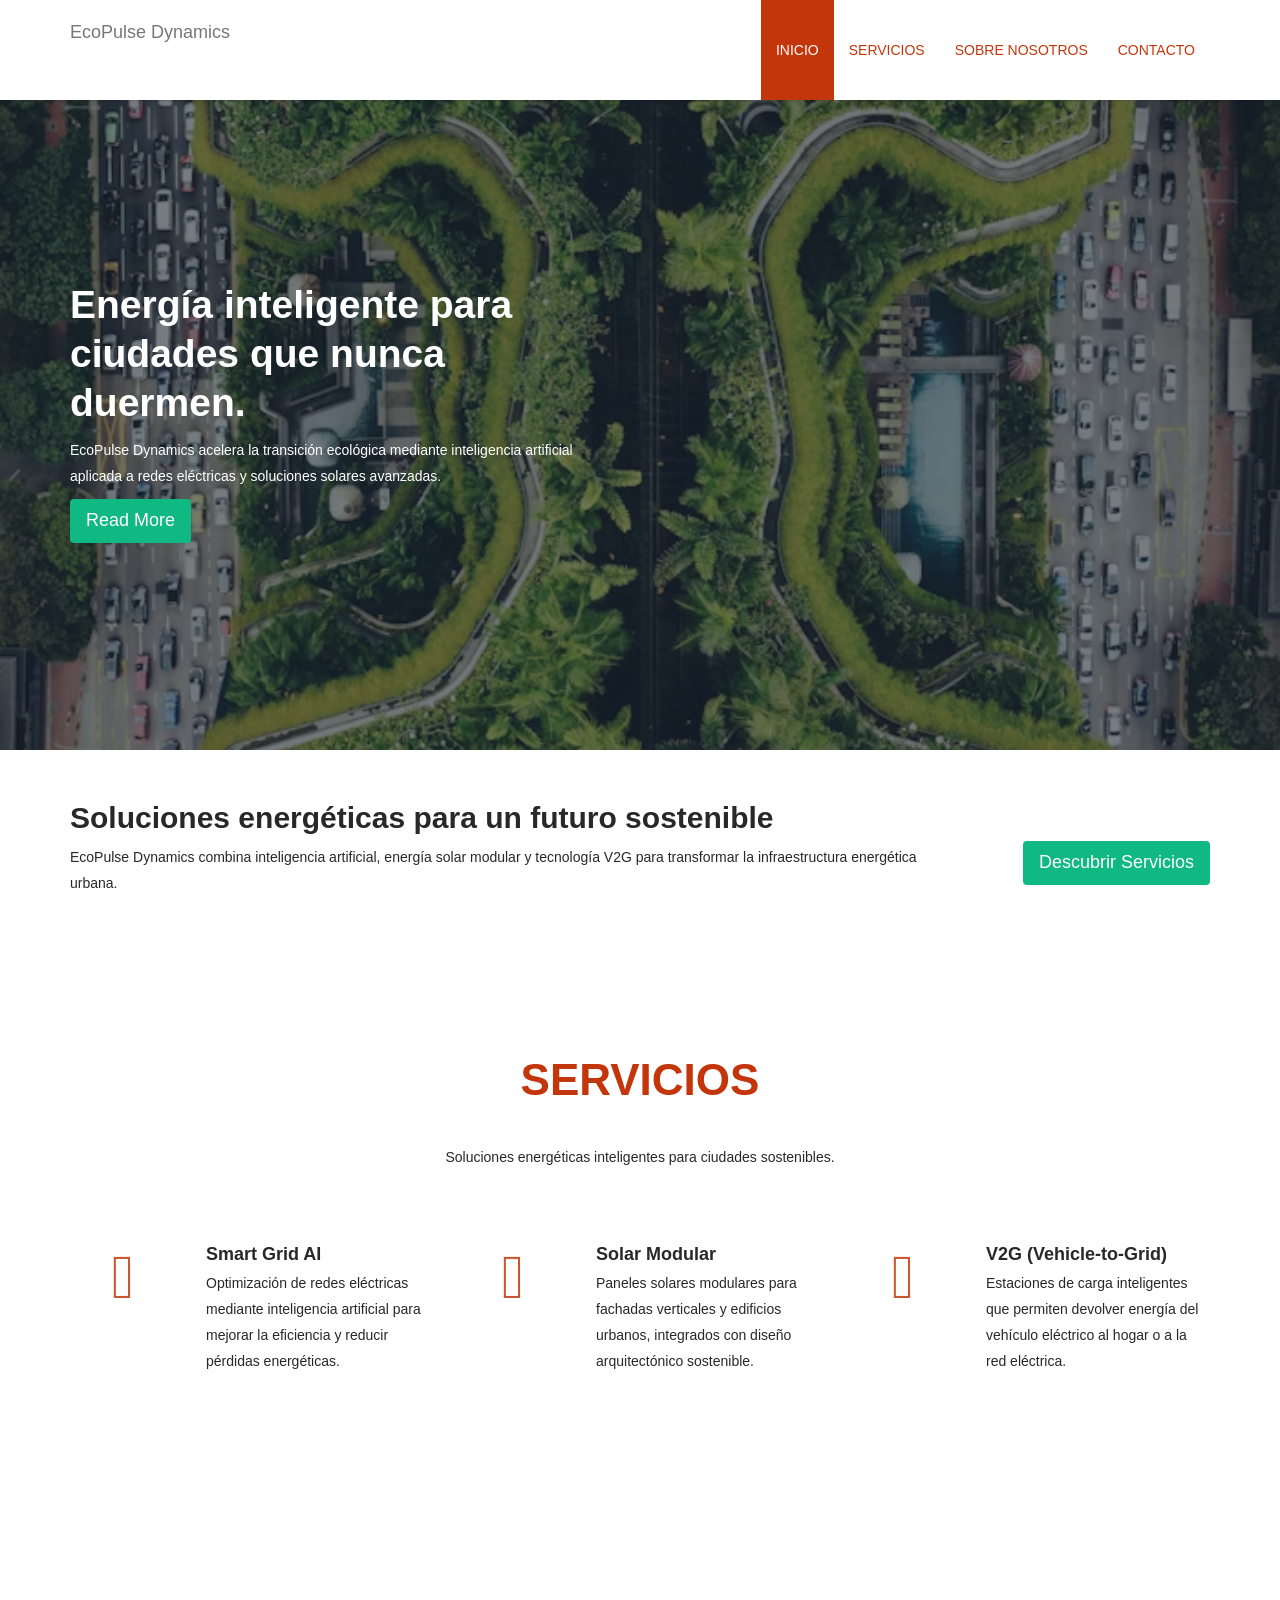
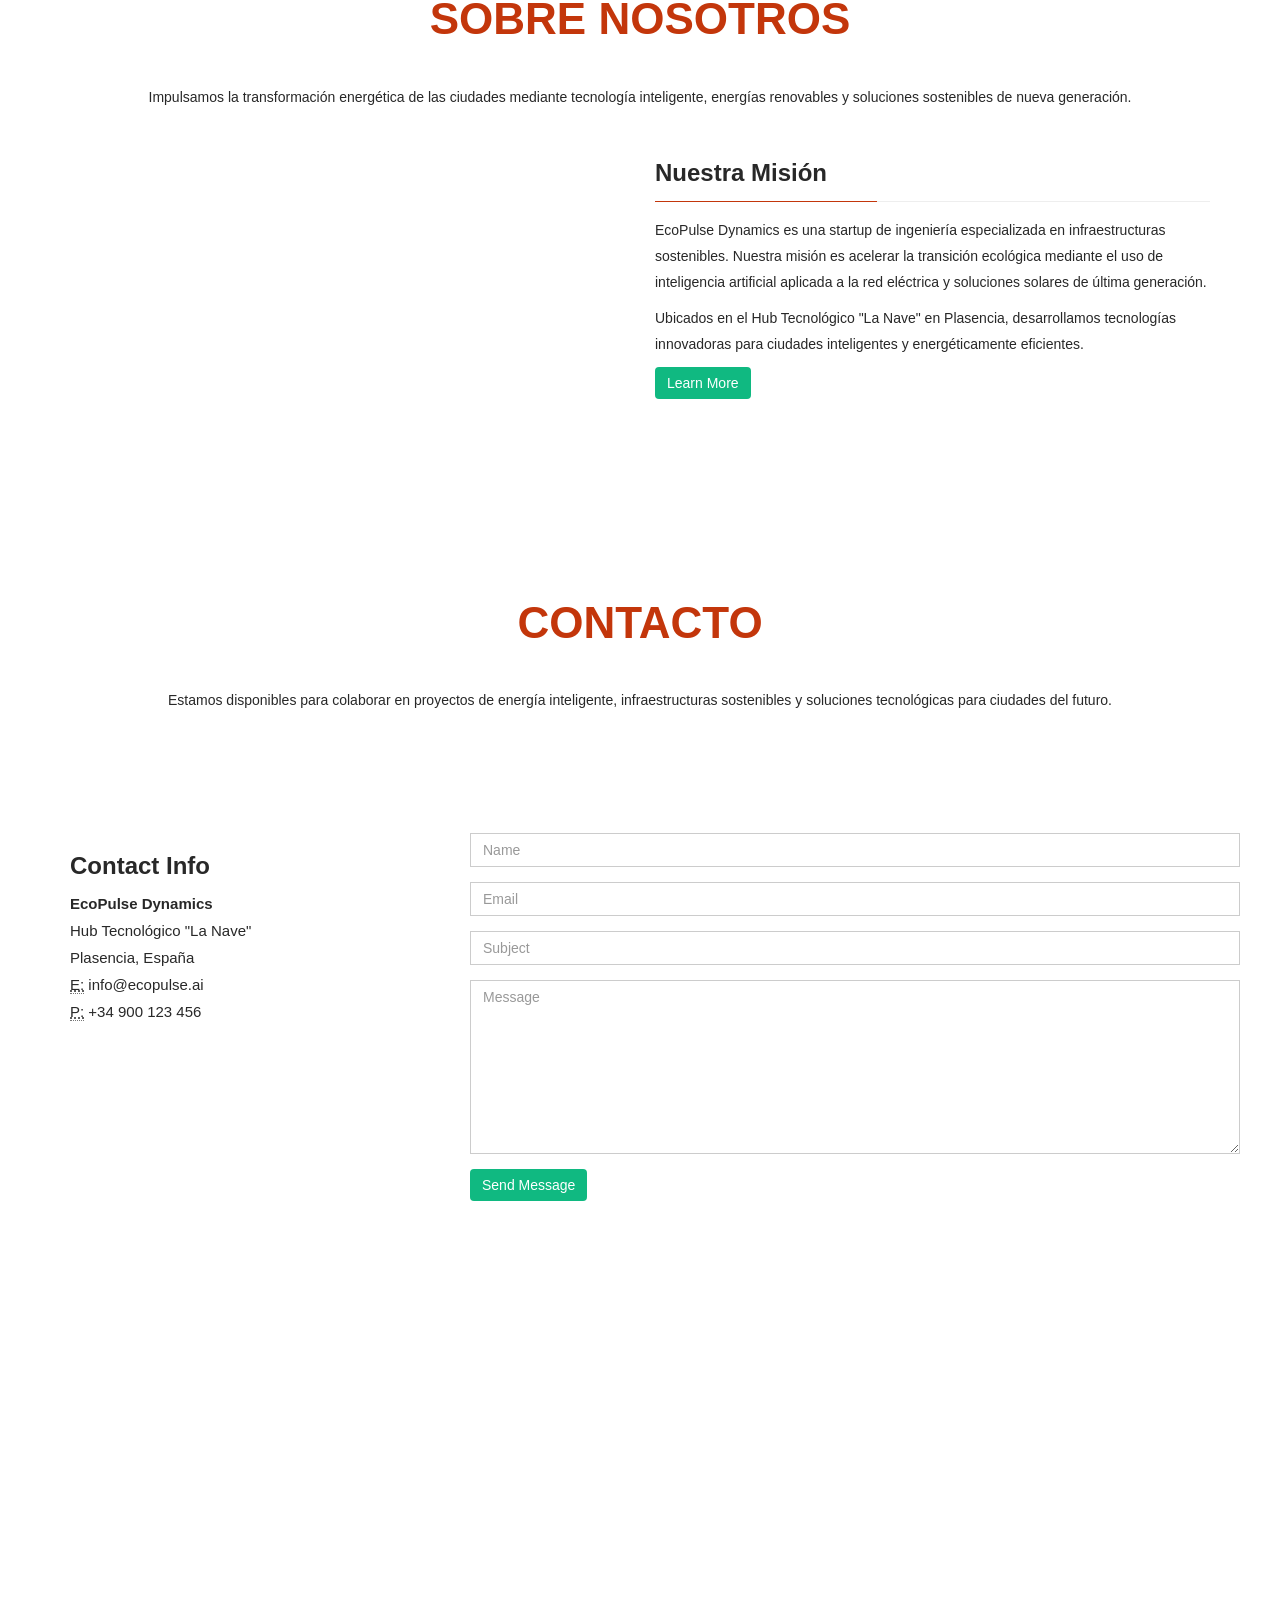
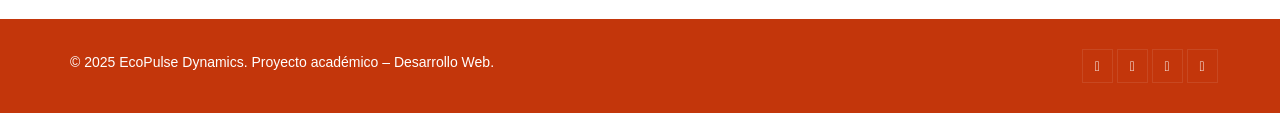
==== index.html @ 72f37cf0 "first commit" ====
<!DOCTYPE html>
<html lang="en">
<head>
    <meta charset="utf-8">
    <meta name="viewport" content="width=device-width, initial-scale=1.0">
    <meta name="author" content="webthemez">
    <title>EcoPulse Dynamics | Energía inteligente</title>
    <meta name="description" content="EcoPulse Dynamics acelera la transición ecológica con IA, smart grids y soluciones solares modulares y V2G.">
	<!-- core CSS -->
    <link rel="preconnect" href="https://fonts.googleapis.com">
    <link rel="preconnect" href="https://fonts.gstatic.com" crossorigin>
    <link href="https://fonts.googleapis.com/css2?family=Montserrat:wght@700&family=Inter:wght@400&display=swap" rel="stylesheet">
    <link href="assets/css/bootstrap.min.css" rel="stylesheet">
    <link href="assets/css/font-awesome.min.css" rel="stylesheet">
    <link href="assets/css/animate.min.css" rel="stylesheet">
    <link href="assets/css/prettyPhoto.css" rel="stylesheet">
    <link href="assets/css/styles.css" rel="stylesheet"> 
    <!--[if lt IE 9]>
    <script src="js/html5shiv.js"></script>
    <script src="js/respond.min.js"></script>
    <![endif]-->       
    <link rel="shortcut icon" href="assets/img/ico/favicon.ico"> 
</head> 

<body id="home">

    <header id="header">
        <nav id="main-nav" class="navbar navbar-default navbar-fixed-top" role="banner">
            <div class="container">
                <div class="navbar-header">
                    <button type="button" class="navbar-toggle" data-toggle="collapse" data-target=".navbar-collapse">
                        <span class="sr-only">Toggle navigation</span>
                        <span class="icon-bar"></span>
                        <span class="icon-bar"></span>
                        <span class="icon-bar"></span>
                    </button>
                    <a class="navbar-brand" href="index.html">
                    EcoPulse Dynamics
                    </a>
                </div>
				
                <div class="collapse navbar-collapse navbar-right">
                    <ul class="nav navbar-nav">
                        <li class="scroll active"><a href="#home">Inicio</a></li>
                        <li class="scroll"><a href="#services">Servicios</a></li>
                        <li class="scroll"><a href="#about">Sobre Nosotros</a></li>
                        <li class="scroll"><a href="#contact-us">Contacto</a></li>                        
                    </ul>
                </div>
            </div><!--/.container-->
        </nav><!--/nav-->
    </header><!--/header-->

    <section id="hero-banner">
             <div class="banner-inner">
                    <div class="container">
                        <div class="row">
                            <div class="col-sm-6">
                                 
                                    <h2>Energía inteligente para ciudades que nunca duermen.</h2>
                                    <p>EcoPulse Dynamics acelera la transición ecológica mediante inteligencia artificial aplicada a redes eléctricas y soluciones solares avanzadas.</p>
                                    <a class="btn btn-primary btn-lg" href="#">Read More</a>
                                
                            </div>
                        </div>
                    </div>
                </div>
    </section><!--/#main-slider-->

    <section id="hero-text" class="wow fadeIn">
        <div class="container">
            <div class="row">
                <div class="col-sm-9">
                    <h2>Soluciones energéticas para un futuro sostenible</h2>
                    <p>EcoPulse Dynamics combina inteligencia artificial, energía solar modular y tecnología V2G para transformar la infraestructura energética urbana.</p>
                </div>
                <div class="col-sm-3 text-right">
                    <a class="btn btn-primary btn-lg" href="#services">Descubrir Servicios</a>
                </div>
            </div>
        </div>
    </section><!--/#hero-text-->

    <section id="services" >
        <div class="container">

            <div class="section-header">
                <h2 class="section-title text-center wow fadeInDown">Servicios</h2>
                <p class="text-center wow fadeInDown">Soluciones energéticas inteligentes para ciudades sostenibles.</p>
            </div>

            <div class="row">
                <div class="features">
                    <div class="col-md-4 col-sm-6 wow fadeInUp" data-wow-duration="300ms" data-wow-delay="0ms">
                        <div class="media service-box">
                            <div class="pull-left">
                                <i class="fa fa-bolt"></i>
                            </div>
                            <div class="media-body">
                                <h4 class="media-heading">Smart Grid AI</h4>
                                <p>Optimización de redes eléctricas mediante inteligencia artificial para mejorar la eficiencia y reducir pérdidas energéticas.</p>
                            </div>
                        </div>
                    </div><!--/.col-md-4-->

                    <div class="col-md-4 col-sm-6 wow fadeInUp" data-wow-duration="300ms" data-wow-delay="100ms">
                        <div class="media service-box">
                            <div class="pull-left">
                                <i class="fa fa-sun-o"></i>
                            </div>
                            <div class="media-body">
                                <h4 class="media-heading">Solar Modular</h4>
                                <p>Paneles solares modulares para fachadas verticales y edificios urbanos, integrados con diseño arquitectónico sostenible.</p>
                            </div>
                        </div>
                    </div><!--/.col-md-4-->

                    <div class="col-md-4 col-sm-6 wow fadeInUp" data-wow-duration="300ms" data-wow-delay="200ms">
                        <div class="media service-box">
                            <div class="pull-left">
                                <i class="fa fa-plug"></i>
                            </div>
                            <div class="media-body">
                                <h4 class="media-heading">V2G (Vehicle-to-Grid)</h4>
                                <p>Estaciones de carga inteligentes que permiten devolver energía del vehículo eléctrico al hogar o a la red eléctrica.</p>
                            </div>
                        </div>
                </div>
            </div><!--/.row-->    
        </div><!--/.container-->
    </section><!--/#services-->
    <section id="about">
        <div class="container">

            <div class="section-header">
                <h2 class="section-title text-center wow fadeInDown">Sobre Nosotros</h2>
                <p class="text-center wow fadeInDown">
                Impulsamos la transformación energética de las ciudades mediante tecnología inteligente, energías renovables y soluciones sostenibles de nueva generación.
                </p>
            </div>

            <div class="row">
                <div class="col-sm-6 wow fadeInLeft">
                  <img class="img-responsive" src="assets/img/about.png" alt="">
                </div>

                <div class="col-sm-6 wow fadeInRight">
                    <h3 class="column-title">Nuestra Misión</h3>
                    <p>EcoPulse Dynamics es una startup de ingeniería especializada en infraestructuras sostenibles. Nuestra misión es acelerar la transición ecológica mediante el uso de inteligencia artificial aplicada a la red eléctrica y soluciones solares de última generación.</p>

                    <p>Ubicados en el Hub Tecnológico "La Nave" en Plasencia, desarrollamos tecnologías innovadoras para ciudades inteligentes y energéticamente eficientes.</p>


                    <a class="btn btn-primary" href="#">Learn More</a>

                </div>
            </div>
        </div>
    </section><!--/#about-->

    <section id="contact-us">
        <div class="container">
            <div class="section-header">
                <h2 class="section-title text-center wow fadeInDown">Contacto</h2>
                <p class="text-center wow fadeInDown">
                Estamos disponibles para colaborar en proyectos de energía inteligente, infraestructuras sostenibles y soluciones tecnológicas para ciudades del futuro.
                </p>
            </div>
        </div>
    </section><!--/#contact-us-->


    <section id="contact">
        
        <div class="container">
            <div class="container contact-info">
                <div class="row">
				  <div class="col-sm-4 col-md-4">
                        <div class="contact-form">
                            <h3>Contact Info</h3>

                            <address>
                              <strong>EcoPulse Dynamics</strong><br>
                              Hub Tecnológico "La Nave"<br>
                              Plasencia, España<br>
                              <abbr title="Email">E:</abbr> info@ecopulse.ai<br>
                              <abbr title="Phone">P:</abbr> +34 900 123 456
                            </address>
					</div></div>
                    <div class="col-sm-8 col-md-8">
                        <div class="contact-form">
                       
                            <form id="main-contact-form" name="contact-form" method="post" action="#">
                                <div class="form-group">
                                    <input type="text" name="name" class="form-control" placeholder="Name" required>
                                </div>
                                <div class="form-group">
                                    <input type="email" name="email" class="form-control" placeholder="Email" required>
                                </div>
                                <div class="form-group">
                                    <input type="text" name="subject" class="form-control" placeholder="Subject" required>
                                </div>
                                <div class="form-group">
                                    <textarea name="message" class="form-control" rows="8" placeholder="Message" required></textarea>
                                </div>
                                <button type="submit" class="btn btn-primary">Send Message</button>
                            </form>
                        </div>
                    </div>
                </div>
            </div>
        </div>
        
        <iframe 
        src="https://www.google.com/maps?q=Plasencia+España&output=embed"
        width="100%" 
        height="350" 
        style="border:0;" 
        allowfullscreen="" 
        loading="lazy">
        </iframe>

   </section><!--/#bottom-->

    <footer id="footer">
        <div class="container">
            <div class="row">
                <div class="col-sm-6">
                &copy; 2025 EcoPulse Dynamics. Proyecto académico – Desarrollo Web.
                </div>
                <div class="col-sm-6">
                    <ul class="social-icons">
                    <li><a href="https://facebook.com/ecopulse"><i class="fa fa-facebook"></i></a></li>
                    <li><a href="https://twitter.com/ecopulse"><i class="fa fa-twitter"></i></a></li>
                    <li><a href="https://linkedin.com/company/ecopulse"><i class="fa fa-linkedin"></i></a></li>
                    <li><a href="https://github.com/ecopulse"><i class="fa fa-github"></i></a></li>
                    </ul>
                </div>
            </div>
        </div>
    </footer><!--/#footer-->

    <script src="assets/js/jquery.js"></script>
    <script src="assets/js/bootstrap.min.js"></script>
    <script src="assets/js/main.js"></script>
    <script src="assets/js/mousescroll.js"></script>
    <script src="assets/js/smoothscroll.js"></script>
    <script src="assets/js/jquery.prettyPhoto.js"></script>
    <script src="assets/js/jquery.isotope.min.js"></script>
    <script src="assets/js/jquery.inview.min.js"></script>
    <script src="assets/js/wow.min.js"></script>
    <!-- <script src="assets/js/custom-scripts.js"></script> -->
</body>
</html>
---- assets/css/styles.css ----
:root{
  --ep-green-primary:#10B981;
  --ep-dark-carbon:#1F2937;
  --ep-electric-blue:#3B82F6;
  --bg-light:#F9FAFB;
  --ep-text-main:#111827;
  --ep-text-muted:#6B7280;
  --ep-white:#FFFFFF;
}

/* Body */
body{
  background: var(--bg-light);
  color: var(--ep-text-main);
  font-family: Inter, Arial, sans-serif;
}

/* Titles */
h1,h2,h3,h4{
  font-family: Montserrat, Arial, sans-serif;
  font-weight:700;
}

/* Buttons */
.btn-primary{
  background: var(--ep-green-primary) !important;
  border-color: var(--ep-green-primary) !important;
  border-radius:4px !important;
}

.btn-primary:hover{
  background: var(--ep-dark-carbon) !important;
  border-color: var(--ep-dark-carbon) !important;
  transform:scale(1.05);
}
@import url(http://fonts.googleapis.com/css?family=Raleway:400,700,500);
/*
Author: webthemez.com
Author URL: http://webthemez.com
*/
/*************************
*******Typography******
**************************/
body {
  padding-top: 100px;
  background: #fff;
  font-family: 'Raleway', sans-serif;
  font-weight: 400;
  color: #282828;
  line-height: 26px;
}
h1,
h2,
h3,
h4,
h5,
h6 {
  font-weight: 600;
  font-family: 'Raleway', sans-serif;
}
a {
  color: #45aed6;
  -webkit-transition: color 400ms, background-color 400ms;
  -moz-transition: color 400ms, background-color 400ms;
  -o-transition: color 400ms, background-color 400ms;
  transition: color 400ms, background-color 400ms;
}
a:hover,
a:focus {
  text-decoration: none;
  color: #2a95be;
}
hr {
  border-top: 1px solid #e5e5e5;
  border-bottom: 1px solid #fff;
}
.gradiant {
  background-image: -moz-linear-gradient(90deg, #2caab3 0%, #2c8cb3 100%);
  background-image: -webkit-linear-gradient(90deg, #2caab3 0%, #2c8cb3 100%);
  background-image: -ms-linear-gradient(90deg, #2caab3 0%, #2c8cb3 100%);
}
.gradiant-horizontal {
  background-image: -moz-linear-gradient(4deg, #2caab3 0%, #2c8cb3 100%);
  background-image: -webkit-linear-gradient(4deg, #2caab3 0%, #2c8cb3 100%);
  background-image: -ms-linear-gradient(4deg, #2caab3 0%, #2c8cb3 100%);
}
.section-header {
  margin-bottom: 50px;
}
.section-header .section-title {
  font-size: 44px;
  color: #C3360B;
  text-transform: uppercase;
  position: relative;
  padding-bottom: 20px;
  margin: 0 0 20px;
}
.section-header .section-title:before {
  content: "";
  position: absolute;
  width: 140px;
  bottom: 0;
  left: 50%;
  margin-left: -70px;
  height: 4px;
}

.btn {
  border-width: 0;
  border-radius: 0;
}
.btn.btn-primary {
  background: #C3360B;
}
.btn.btn-primary:hover,
.btn.btn-primary:focus {
  background: #F45D2F;
}
.column-title {
  margin-top: 0;
  padding-bottom: 15px;
  border-bottom: 1px solid #eee;
  margin-bottom: 15px;
  position: relative;
}
.column-title:after {
  content: " ";
  position: absolute;
  bottom: -1px;
  left: 0;
  width: 40%;
  border-bottom: 1px solid #C3360B;
}
ul.nostyle {
  list-style: none;
  padding: 0;
  margin-bottom: 20px;
}
ul.nostyle i {
  color: #45aed6;
}
.scaleIn {
  -webkit-animation-name: scaleIn;
  animation-name: scaleIn;
}
.navbar-toggle{
border-radius: 0;
}
.navbar-default .navbar-collapse, .navbar-default .navbar-form {
border-color: #45B1DA;
}
.navbar-nav>li>a {
text-transform: uppercase;
}
@-webkit-keyframes scaleIn {
  0% {
    opacity: 0;
    -webkit-transform: scale(0);
    transform: scale(0);
  }
  100% {
    opacity: 1;
    -webkit-transform: scale(1);
    transform: scale(1);
  }
}
@keyframes scaleIn {
  0% {
    opacity: 0;
    -webkit-transform: scale(0);
    -ms-transform: scale(0);
    transform: scale(0);
  }
  100% {
    opacity: 1;
    -webkit-transform: scale(1);
    -ms-transform: scale(1);
    transform: scale(1);
  }
}
/*************************
*******Header******
**************************/
#main-nav.navbar-default {
background: #FFFFFF;
}
#main-nav.navbar-default .navbar-nav > li.active > a, #main-nav.navbar-default .navbar-nav > li.open > a, #main-nav.navbar-default .navbar-nav > li:hover > a {
background: rgb(195, 54, 11);
color: #FFFFFF;
}
.navbar.navbar-default {
  border: 0;
  border-radius: 0;
  margin-bottom: 0;
}
.navbar.navbar-default .navbar-toggle {
  margin-top: 32px;
}
.navbar.navbar-default .navbar-brand {
  height: auto;
  padding: 22px 15px 21px;
}
@media only screen and (min-width: 768px) {
  #main-nav.navbar-default {
    background: #FFFFFF;
    -webkit-box-shadow: 0 0 3px 0 rgba(0, 0, 0, 0.1);
    box-shadow: 0 0 3px 0 rgba(0, 0, 0, 0.26);
  }
  #main-nav.navbar-default .navbar-nav > li > a {
    padding-top: 40px;
    padding-bottom: 40px;
  }
  .navbar-default .navbar-nav>li>a {
	color: #C3360B;
	}
  #main-nav.navbar-default .navbar-nav > li.active > a,
  #main-nav.navbar-default .navbar-nav > li.open > a,
  #main-nav.navbar-default .navbar-nav > li:hover > a {
    background: rgb(195, 54, 11); 
	
    color: #FFF;
  }
  #main-nav.navbar-default .dropdown-menu {
    padding: 0 20px;
    min-width: 220px;
    background-color: rgba(26, 28, 40, 0.9);
    border: 0;
    border-radius: 0;
    box-shadow: none;
    -webkit-box-shadow: none;
    background-clip: inherit;
  }
  #main-nav.navbar-default .dropdown-menu > li {
    border-left: 3px solid transparent;
    margin-left: -20px;
    padding-left: 17px;
    -webit-transition: border-color 400ms;
    transition: border-color 400ms;
  }
  #main-nav.navbar-default .dropdown-menu > li > a { 
    padding: 15px 0;
    color:#A8A8A8; 
  }
  #main-nav.navbar-default .dropdown-menu > li:first-child > a {
    border-top: 0;
  }
  #main-nav.navbar-default .dropdown-menu > li.active,
  #main-nav.navbar-default .dropdown-menu > li.open,
  #main-nav.navbar-default .dropdown-menu > li:hover {
    border-left-color: #45aed6;
  }
  #main-nav.navbar-default .dropdown-menu > li.active > a,
  #main-nav.navbar-default .dropdown-menu > li.open > a,
  #main-nav.navbar-default .dropdown-menu > li:hover > a {
    color: #45aed6;
    background-color: transparent;
  }
}
#hero-banner{
  overflow: hidden;
  height:650px;
  background: url("../img/hero.webp") no-repeat center center;
  background-size: cover;
  color:#fff;
  position: relative;
}
#hero-banner::before{
  content:"";
  position:absolute;
  top:0;
  left:0;
  width:100%;
  height:100%;
  background: rgba(31,41,55,0.6);
}
#hero-banner .banner-inner{
  position:relative;
  z-index:2;
}
#hero-banner.item {
  height: 558px;
  background-repeat: no-repeat;
  background-position: 50% 0;
  background-size: cover;
}
#hero-banner.banner-inner {
  position: absolute;
  top: 0;
  left: 0;
  width: 100%;
  height: 100%;
  color: #000;
}
#hero-banner h2 {
  margin-top: 180px;
  font-size: 39px;
  line-height: 49px;  
}
#hero-banner.banner-inner h2 > span {
  color: #45aed6;
}
#hero-banner.banner-inner .btn {
  margin-top: 10px;
} 
 
#hero-text {
  padding: 50px 0;
  border-top: 1px solid #FFFFFF;
}
#hero-text h2 {
  margin-top: 0;
}
#hero-text .btn {
  margin-top: 40px;
}
#cta2 {
  background: #45b1da;
  color: #fff;
  padding-top: 70px;
}
#cta2 .btn {
  margin-top: 10px;
}
#cta2 h2 {
  color: #fff;
  font-size: 44px;
  line-height: 1;
}
#cta2 h2 > span {
  color: #45aed6;
}
#features h2, #portfolio p{ color: #fff;}
#features {
  padding: 100px 0;
  background: #C3360B;
  color: #fff;
}

#features .media.service-box:first-child {
  margin-top: 80px;
}
#services {
  padding: 100px 0 75px;
}
.media.service-box {
  margin: 25px 0 36px;
}
.media.service-box .pull-left {
  margin-right: 20px;
}
.media.service-box .pull-left > i {
  font-size: 62px;
  height: 94px;
  line-height: 64px;
  text-align: center;
  width: 106px; 
  color: #FFFFFF;
  /* background:#fff; */
  /* box-shadow: inset 0 0 0 1px #d7d7d7; */
  /* -webkit-box-shadow: inset 0 0 0 1px #d7d7d7; */
  transition: background-color 400ms, background-color 400ms;
  position: relative;
}
.features .media.service-box .pull-left > i{
color:#CC5632;
}
.media.service-box:hover .pull-left > i {  
}
#portfolio {
  padding: 100px 0;
  background: #000000;
}
#portfolio .portfolio-filter {
  list-style: none;
  padding: 0;
  margin: 0 0 50px;
  display: inline-block;
}
#portfolio .portfolio-filter > li {
  float: left;
  display: block;
}
#portfolio .portfolio-filter > li a {
  display: block;
  padding: 7px 15px;
  margin:0px 2px;
  color: #C3360B;
  position: relative;
  border: 1px solid #C3360B;
}
#portfolio .portfolio-filter > li a:hover,
#portfolio .portfolio-filter > li a.active {
  background: #C3360B;
  color: #fff; 
} 
#portfolio .portfolio-items {
  margin: -15px;
}
#portfolio .portfolio-item {
  width: 24.9%;
  float: left;
  padding: 8px;
  -webkit-box-sizing: border-box;
  -moz-box-sizing: border-box;
  -o-box-sizing: border-box;
  -ms-box-sizing: border-box;
  box-sizing: border-box;
}
#portfolio .portfolio-item .portfolio-item-inner {
  position: relative;
}
#portfolio .portfolio-item .portfolio-item-inner .portfolio-info {
  opacity: 0;
  transition: opacity 400ms;
  -webkit-transition: opacity 400ms;
  position: absolute;
  bottom: 0;
  left: 0;
  right: 0;
  text-align: center;
  padding: 18px 0 0;
  background: rgba(0, 0, 0, 0.5);
  color: #fff;
  height:100%;
}
#portfolio .portfolio-item .portfolio-item-inner .portfolio-info h3 {
  font-size: 16px;
  line-height: 1;
  margin: 0;
  color: #fff;
}
#portfolio .portfolio-item .portfolio-item-inner .portfolio-info .preview { 
  width: 36px;
  height: 36px;
  line-height: 36px;
  text-align: center;
  color: #fff;
  box-shadow: 0 0 0 1px #fff;
  display:block;
  -webkit-box-shadow: 0 0 0 1px #fff;
  text-align: center;
margin: 15px auto;
}
#portfolio .portfolio-item:hover .portfolio-info {
  opacity: 1;
}
/* Start: Recommended Isotope styles */
/**** Isotope Filtering ****/
.isotope-item {
  z-index: 2;
}
.isotope-hidden.isotope-item {
  pointer-events: none;
  z-index: 1;
}
/**** Isotope CSS3 transitions ****/
.isotope,
.isotope .isotope-item {
  -webkit-transition-duration: 0.8s;
  -moz-transition-duration: 0.8s;
  -ms-transition-duration: 0.8s;
  -o-transition-duration: 0.8s;
  transition-duration: 0.8s;
}
.isotope {
  -webkit-transition-property: height, width;
  -moz-transition-property: height, width;
  -ms-transition-property: height, width;
  -o-transition-property: height, width;
  transition-property: height, width;
}
.isotope .isotope-item {
  -webkit-transition-property: -webkit-transform, opacity;
  -moz-transition-property: -moz-transform, opacity;
  -ms-transition-property: -ms-transform, opacity;
  -o-transition-property: -o-transform, opacity;
  transition-property: transform, opacity;
}
/**** disabling Isotope CSS3 transitions ****/
.isotope.no-transition,
.isotope.no-transition .isotope-item,
.isotope .isotope-item.no-transition {
  -webkit-transition-duration: 0s;
  -moz-transition-duration: 0s;
  -ms-transition-duration: 0s;
  -o-transition-duration: 0s;
  transition-duration: 0s;
}
/* End: Recommended Isotope styles */
/* disable CSS transitions for containers with infinite scrolling*/
.isotope.infinite-scrolling {
  -webkit-transition: none;
  -moz-transition: none;
  -ms-transition: none;
  -o-transition: none;
  transition: none;
}
.img-thumbnail {
display: inline-block;
max-width: 100%;
height: auto;
line-height: 1.42857143;
border: 1px solid #ddd;
border-radius: 0px;
padding:0px;
-webkit-transition: all .2s ease-in-out;
-o-transition: all .2s ease-in-out;
transition: all .2s ease-in-out;
margin-bottom: 15px;
}
#testimonial {
  background: #000000;
  background-size: cover;
  padding: 100px 0;
  color: #fff;
}
#testimonial h4 {
  color: #fff;
  margin-bottom: 8px;
}
#testimonial small {
  display: block;
  margin-bottom: 10px;
  color: rgba(255, 255, 255, 0.7);
}
#testimonial .btns {
  margin-top: 10px;
}
#carousel-testimonial a.btn.btn-primary.btn-sm {
background: transparent;
border: 1px solid rgba(255, 255, 255, 0.2);
margin: 0 8px;
}
#about {
  padding: 100px 0;
}
/*Team*/ 
#our-team {
  padding: 100px 0;
}
#our-team .team-member {
  padding: 13px; 
  border: 1px solid #eeeeee; 
}
#our-team .team-member .team-img {
  margin: 0;
}
#our-team .team-member .team-info {
  padding-bottom: 10px; 
} 
#our-team .team-member:hover .social-icons > li > a {
  background: rgb(195, 54, 11);
  color: #FFFFFF;
  border: 1px solid #C3360B;
}
 
#our-team .social-icons {
  list-style: none;
  padding: 0;
  margin: 0;  
  -webkit-transition: height 1s; /* For Safari 3.1 to 6.0 */
    transition: height 1s;
}
#our-team .social-icons > li {
  display: inline-block;
}
#our-team .social-icons > li > a {
  display: block;
  width: 32px;
  height: 32px;
  line-height: 32px;
  text-align: center;
  color: #C3360B;
  background: transparent;
  border-radius: 3px;
  border: 1px solid #C3360B;
}
/*Testimonial Area*/

.testimonial-area{
	padding-bottom:60px;
}
.single-testimonial{
	margin-bottom:30px;
}
.single-testimonial blockquote{
	padding:15px 20px;
	margin-bottom:35px;
	position:relative;
	-webkit-transition:all .5s ease;
	-moz-transition:all .5s ease;
	transition:all .5s ease;
	font-size: 14px;
	background: #FFF;
	color: #585858;
	line-height: 22px;
	border-radius:30px 0px;
}
.single-testimonial:hover blockquote{
	border-radius:0px 30px;
}
.single-testimonial blockquote:after{
	position:absolute;
	bottom:-19px;
	left:45px;
	content:"";
	border-top:19px solid #fff;
	border-right:22px solid transparent;
}
.single-testimonial img{
	border-radius:50%;
}
.single-testimonial h5{
	padding: 8px 0 0px;
	font-size: 16px;
}
 
.progress {
  -webkit-box-shadow: none;
  box-shadow: none;
  background: #eeeeee;
}
.progress .progress-bar.progress-bar-primary {
  background-image: -moz-linear-gradient(4deg, #2caab3 0%, #2c8cb3 100%);
  background-image: -webkit-linear-gradient(4deg, #2caab3 0%, #2c8cb3 100%);
  background-image: -ms-linear-gradient(4deg, #2caab3 0%, #2c8cb3 100%);
  -webkit-box-shadow: none;
  box-shadow: none;
}
.nav.main-tab {
  background: #eee;
  border-bottom: 3px solid #222534;
  border-radius: 3px 3px 0 0;
}
.nav.main-tab > li > a {
  color: #272727;
}
.nav.main-tab > li.active > a {
  background: #222534;
  color: #45aed6;
}
.nav.main-tab > li:first-child > a {
  border-radius: 3px 0 0 0;
}
.nav.main-tab > li:last-child > a {
  border-radius: 0 3px 0 0;
}
.tab-content {
  border: 1px solid #eee;
  border-top: 0;
  padding: 20px 20px 10px;
  border-radius: 0 0 3px 3px;
}
.panel-default {
  border-color: #eee;
}
.panel-default > .panel-heading {
  background-color: #fff;
  border-color: #eee;
}
.panel-default > .panel-heading .panel-title {
  font-size: 14px;
  font-weight: normal;
}
.panel-default > .panel-heading + .panel-collapse > .panel-body {
  border-top-color: #eee;
}
#business-stats {
  padding: 100px 0 70px;
  background: #C3360B;
  background-size: cover;
  color: #fff;
}
#business-stats h1,
#business-stats h2,
#business-stats h3,
#business-stats h4 {
  color: #fff;
}
#business-stats strong {
  display: block;
  margin-bottom: 30px;
}
.business-stats {
  display: inline-block;
  width: 140px;
  height: 140px;
  font-size: 24px;
  line-height: 140px;
  border: 3px solid #fff;
  border-radius: 100px;
  margin-bottom: 20px;
}
#pricing {
  padding: 100px 0 70px;
}
#pricing ul.pricing {
  list-style: none;
  padding: 0;
  margin: 70px 0 30px;
  border: 1px solid #D0D0D0; 
  padding: 15px;
  text-align: center;
}
#pricing ul.pricing li {
  display: block;
  padding: 10px;
}
#pricing ul.pricing li.plan-header {
  /* background: #D0D0D0; */ 
  margin: -15px -15px 10px;
  padding: 15px 15px 30px;
  border: 0;
}
#pricing ul.pricing li.plan-header .price-duration {
  position: relative;
  margin-top: 15px;
  top: -10px;
  display: inline-block;
  width: 100%;
  height: 116px; 
  color: #000;  
  background: #E4E4E4;
}
#pricing ul.pricing li.plan-header .price-duration > span {
  display: block;
  line-height: 1;
}
#pricing ul.pricing li.plan-header .price-duration > span.price {
  font-size: 24px;
  font-weight: 700;
  margin-top: 35px;
}
#pricing ul.pricing li.plan-header .price-duration > span.duration {
  margin-top: 5px;
}
#pricing ul.pricing li.plan-header .plan-name {
  margin-top: 10px;
  font-size: 24px;
  color: #272727;
  font-weight: bold;
  line-height: 1;
  text-transform: uppercase;
}
#pricing ul.pricing.featured {
  background: #ECECEC; 
  border: 0;
}
#pricing ul.pricing.featured li.plan-header {
  background: #C3360B;
}
#pricing ul.pricing.featured li.plan-header .plan-name {
  color: #fff;
}
#contact-us {
  padding: 100px 0 10px;
}
#contact-us h1,
#contact-us h2 {
}
/*Contact*/
 .contact-info{
 padding:60px 0;
 }
.contact-info address {
margin-bottom: 20px;
font-style: normal;
line-height: 27px;
font-size: 15px;
}
.contact-info .form-control { 
padding: 6px 12px;
border-radius: 0;
}
 .business-stats:before {
content: '';
margin: 17px;
display: block;
border: 1px solid #E87B59;
height: 100px;
border-radius: 50%;
position: absolute;
width: 100px;
}
/***********************
********* Footer ******
************************/
#footer {
  padding-top: 30px;
  padding-bottom: 30px;
  color: #fff;
  background: #C3360B;
}
#footer a {
  color: #fff;
}
#footer a:hover {
  color: #FFA98E;
}
#footer ul {
  list-style: none;
  padding: 0;
  margin: 0 -7.5px;
}
#footer ul > li {
 display: inline-block; 

 border: 1px solid rgba(255, 255, 255, 0.09);
padding: 3px 0;
width: 31px;
text-align: center;
}
@media only screen and (min-width: 768px) {
  #footer .social-icons {
    float: right;
  }
}
.form-control {
  box-shadow: none;
  -webkit-box-shadow: none;
}
@media only screen and (max-width: 480px) {
#portfolio .portfolio-filter {
list-style: none;
padding: 0;
margin: 0 0 12px;
}
#portfolio .portfolio-filter > li a {
display: block;
padding: 7px 15px;
margin: 5px 2px;
}
	#portfolio .portfolio-item {
	width: 48.9%;
	padding: 8px;
	}
	#portfolio .portfolio-item .portfolio-item-inner .portfolio-info .preview {
width: 28px;
height: 24px;
line-height: 24px; 
margin: 9px auto;
}
#portfolio .portfolio-item .portfolio-item-inner .portfolio-info {
padding: 7px 0 0;
}
}
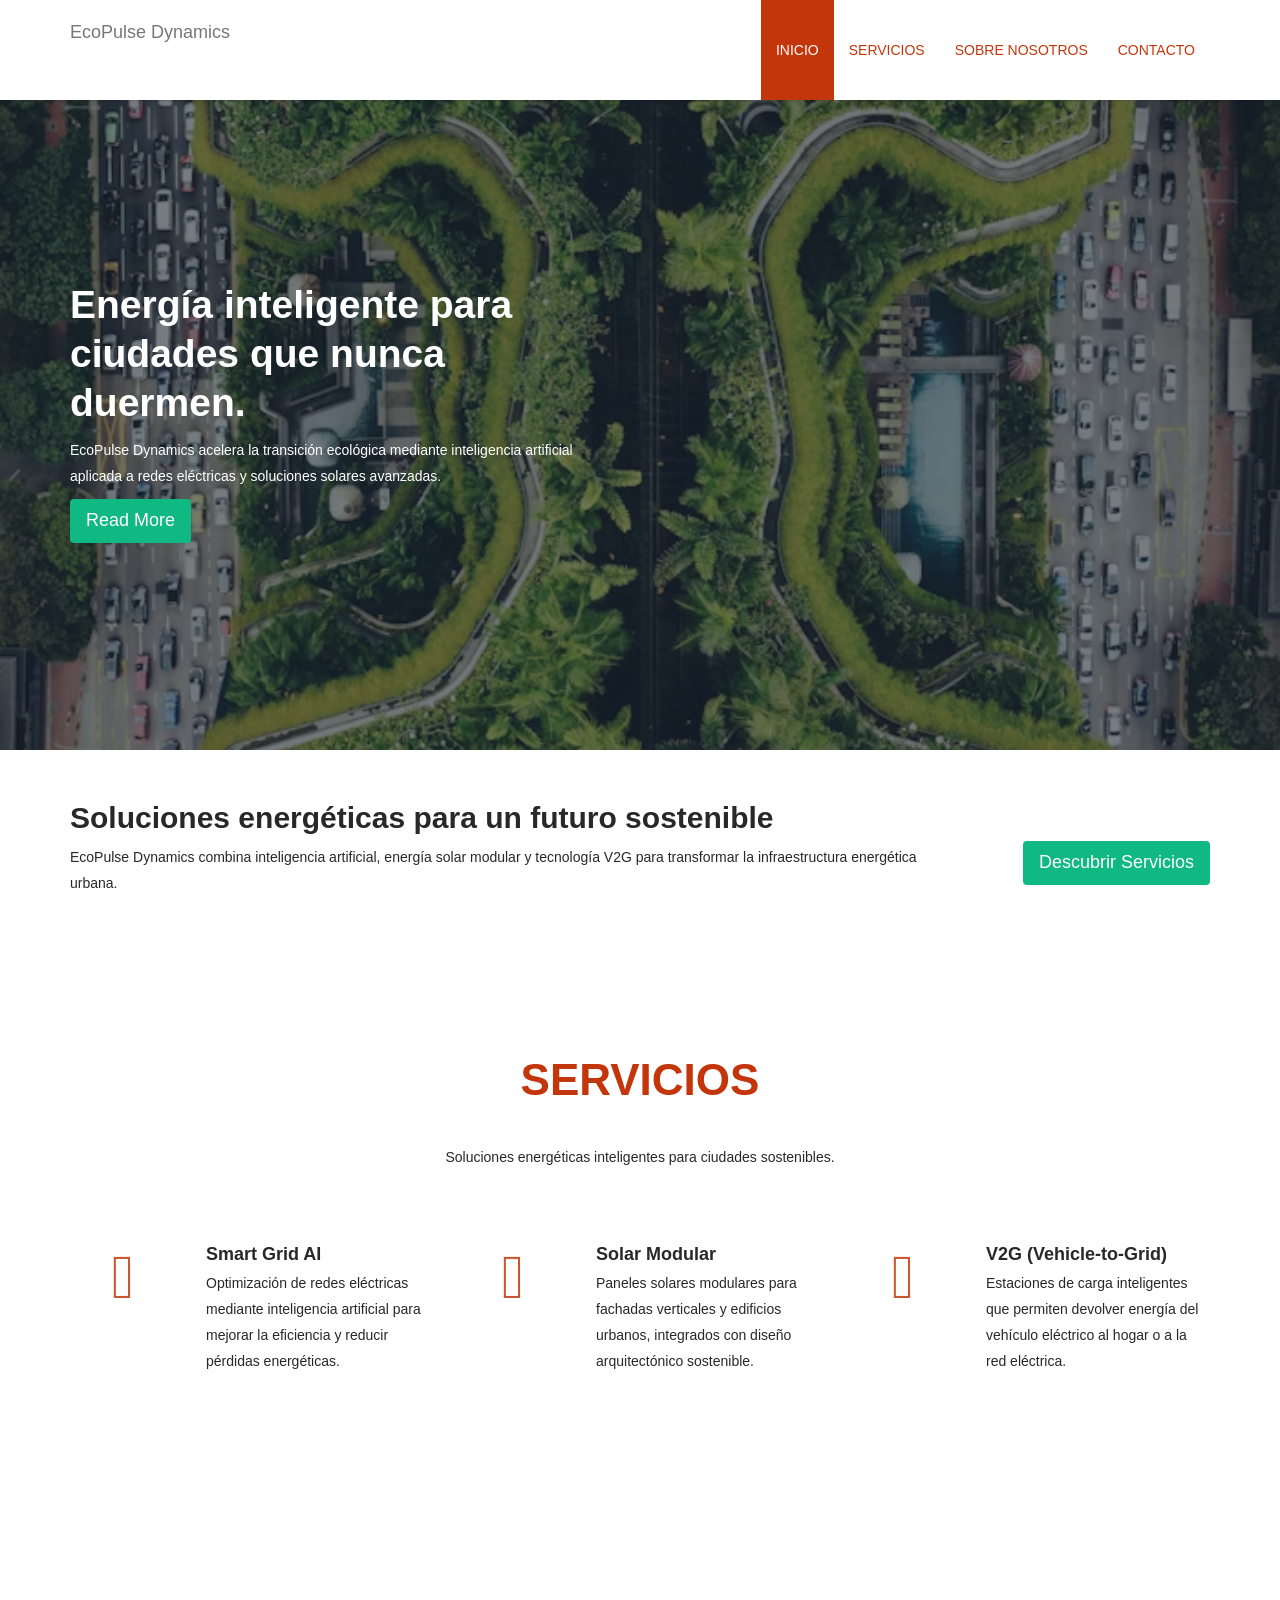
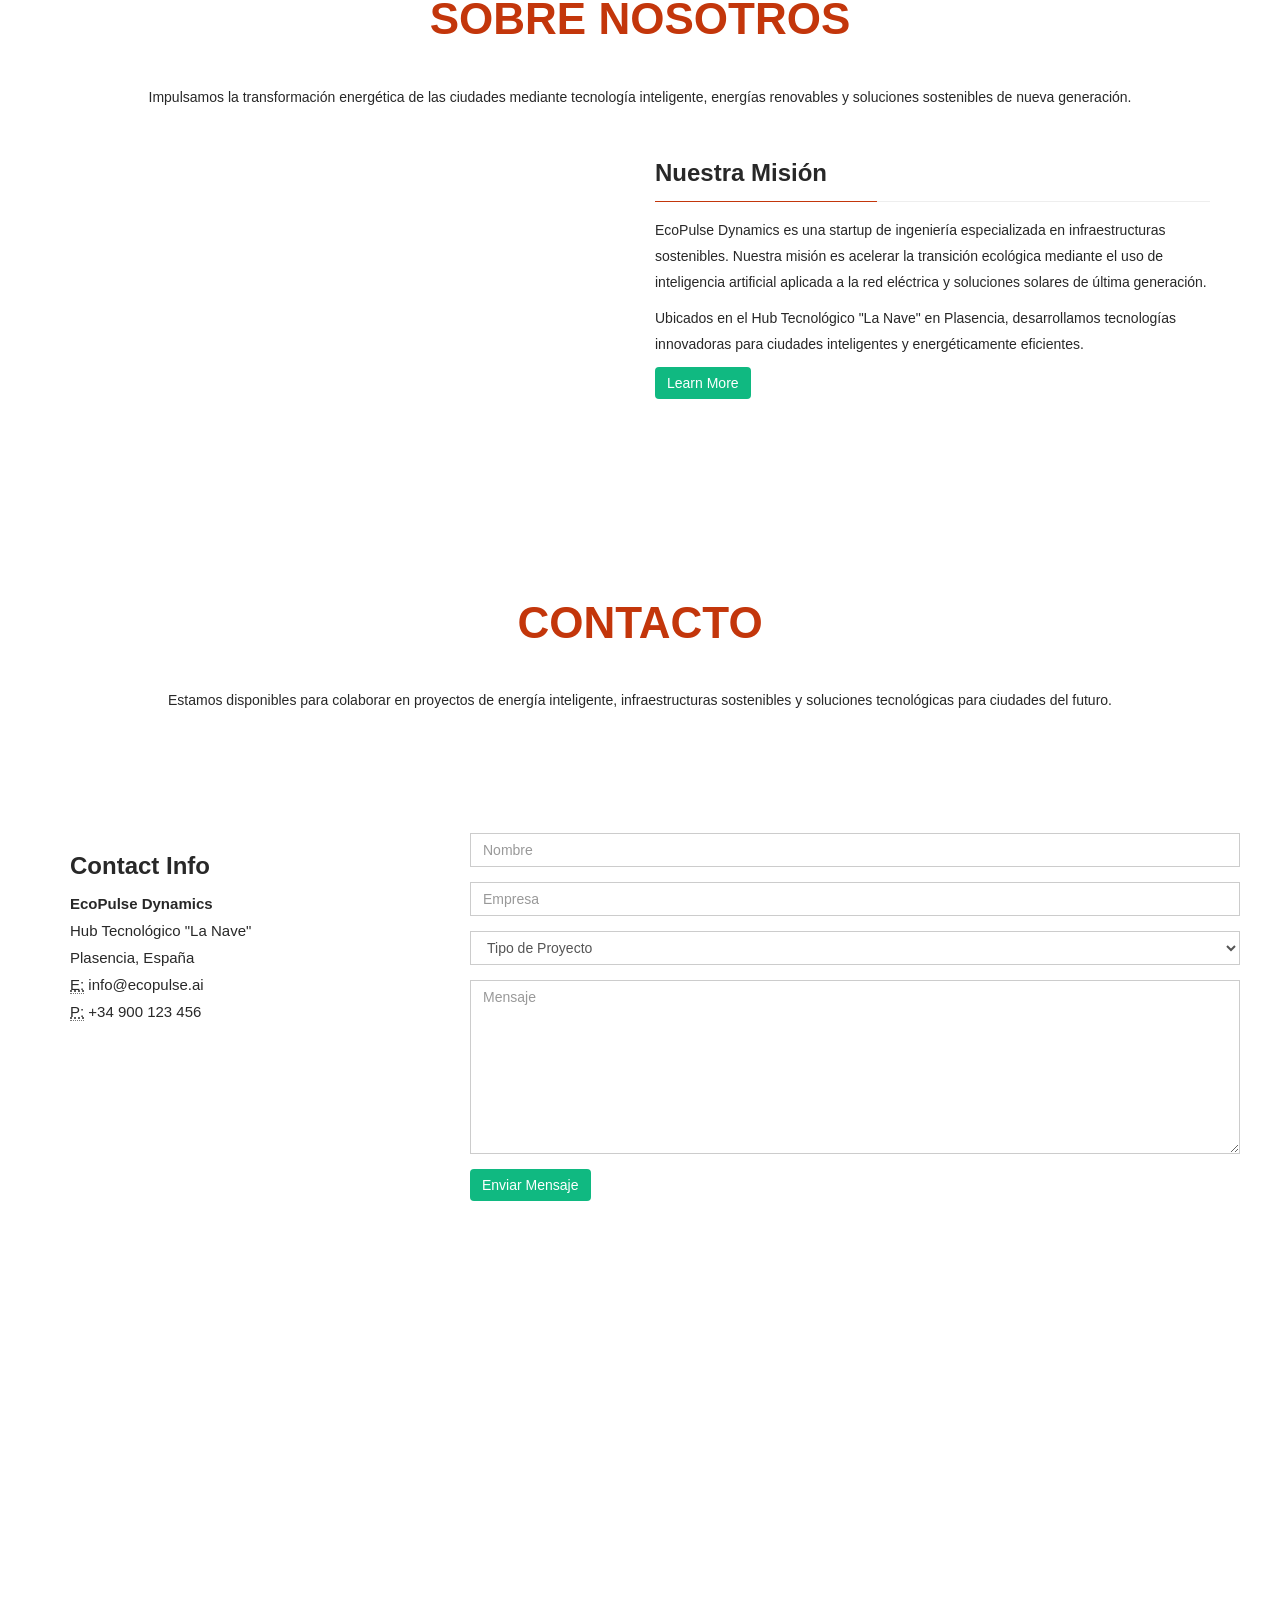
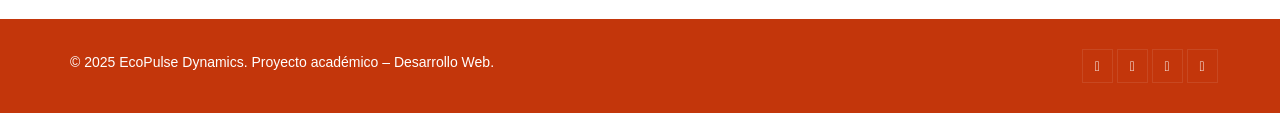
==== commit 36ce5ad8: "b" ====
--- a/index.html
+++ b/index.html
@@ -2,6 +2,7 @@
 <html lang="en">
 <head>
     <meta charset="utf-8">
+    <meta name="author" content="fatimaR"> 
     <meta name="viewport" content="width=device-width, initial-scale=1.0">
     <meta name="author" content="webthemez">
     <title>EcoPulse Dynamics | Energía inteligente</title>
@@ -191,19 +192,30 @@
                         <div class="contact-form">
                        
                             <form id="main-contact-form" name="contact-form" method="post" action="#">
-                                <div class="form-group">
-                                    <input type="text" name="name" class="form-control" placeholder="Name" required>
-                                </div>
-                                <div class="form-group">
-                                    <input type="email" name="email" class="form-control" placeholder="Email" required>
-                                </div>
-                                <div class="form-group">
-                                    <input type="text" name="subject" class="form-control" placeholder="Subject" required>
-                                </div>
-                                <div class="form-group">
-                                    <textarea name="message" class="form-control" rows="8" placeholder="Message" required></textarea>
-                                </div>
-                                <button type="submit" class="btn btn-primary">Send Message</button>
+
+                            <div class="form-group">
+                            <input type="text" name="nombre" class="form-control" placeholder="Nombre" required>
+                            </div>
+
+                            <div class="form-group">
+                            <input type="text" name="empresa" class="form-control" placeholder="Empresa" required>
+                            </div>
+
+                            <div class="form-group">
+                            <select class="form-control" required>
+                            <option value="">Tipo de Proyecto</option>
+                            <option>Smart Grid AI</option>
+                            <option>Solar Modular</option>
+                            <option>V2G (Vehicle-to-Grid)</option>
+                            </select>
+                            </div>
+
+                            <div class="form-group">
+                            <textarea name="mensaje" class="form-control" rows="8" placeholder="Mensaje" required></textarea>
+                            </div>
+
+                            <button type="submit" class="btn btn-primary">Enviar Mensaje</button>
+
                             </form>
                         </div>
                     </div>
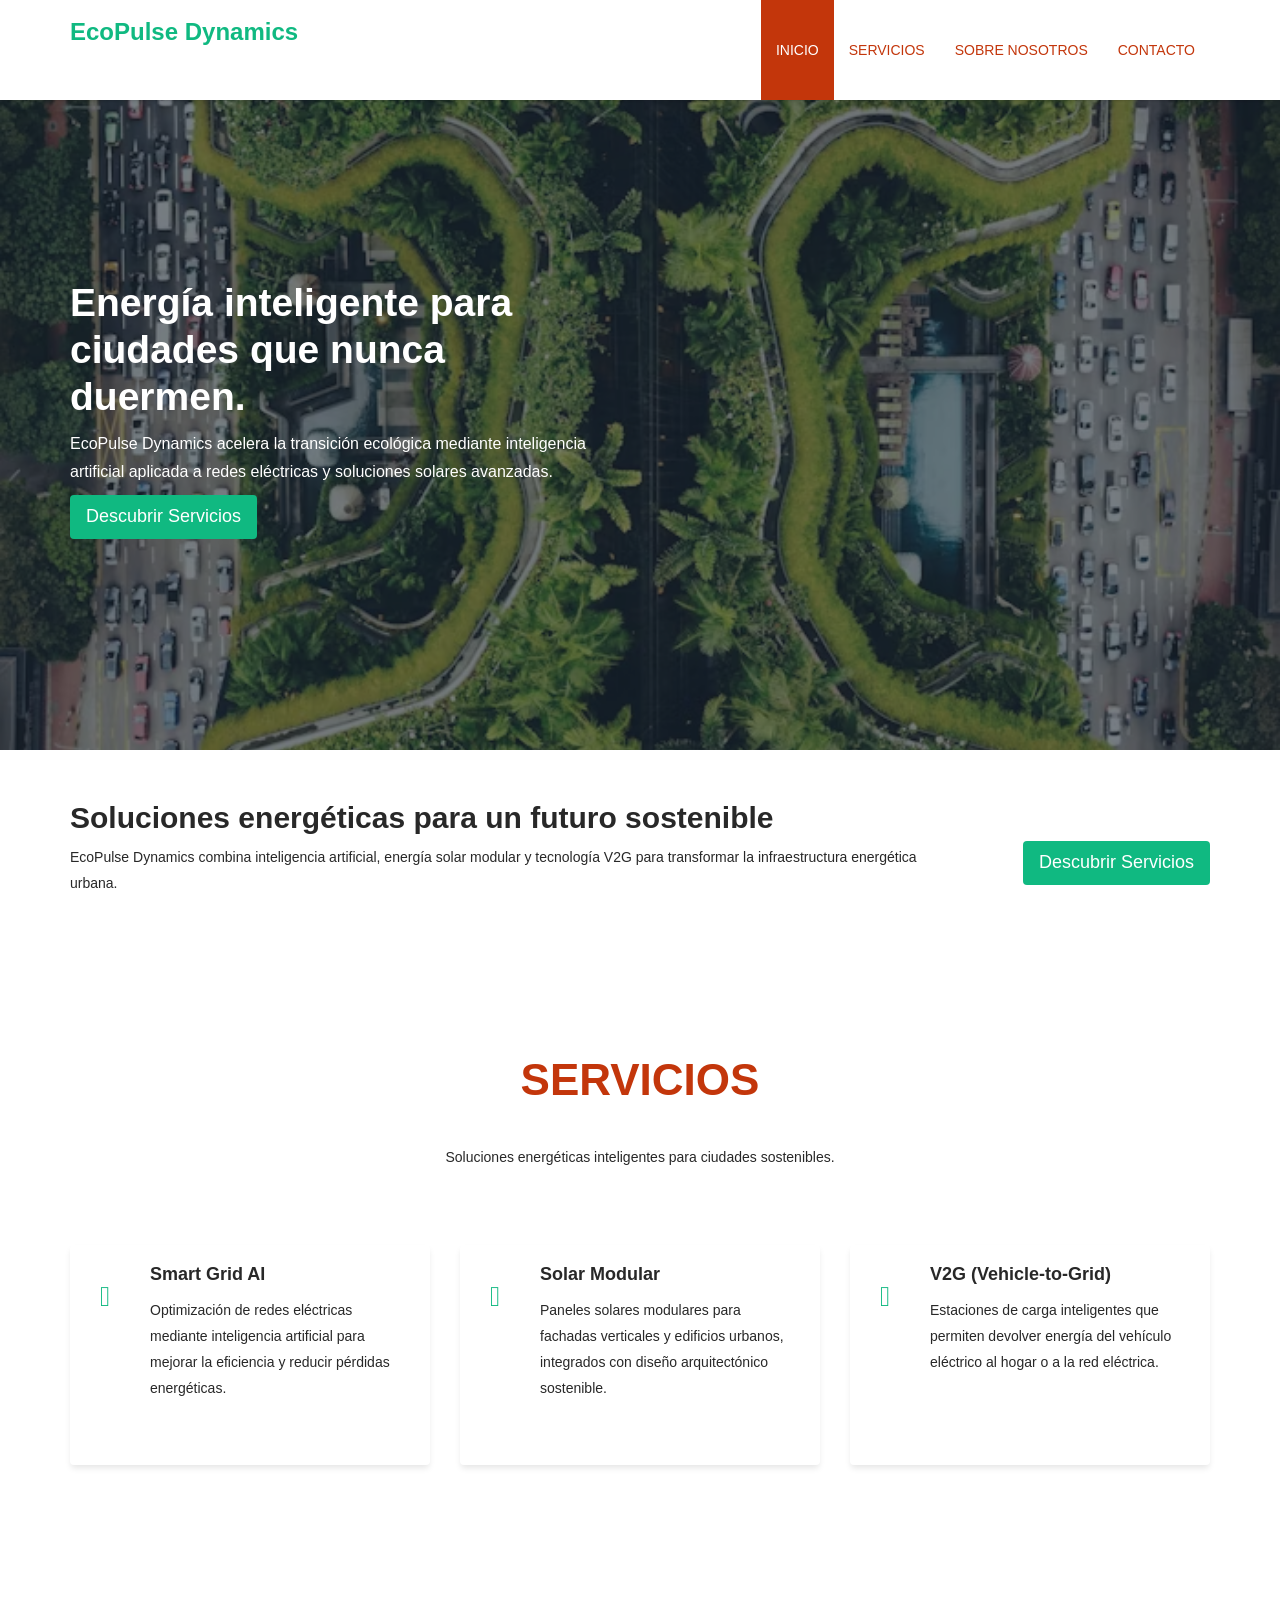
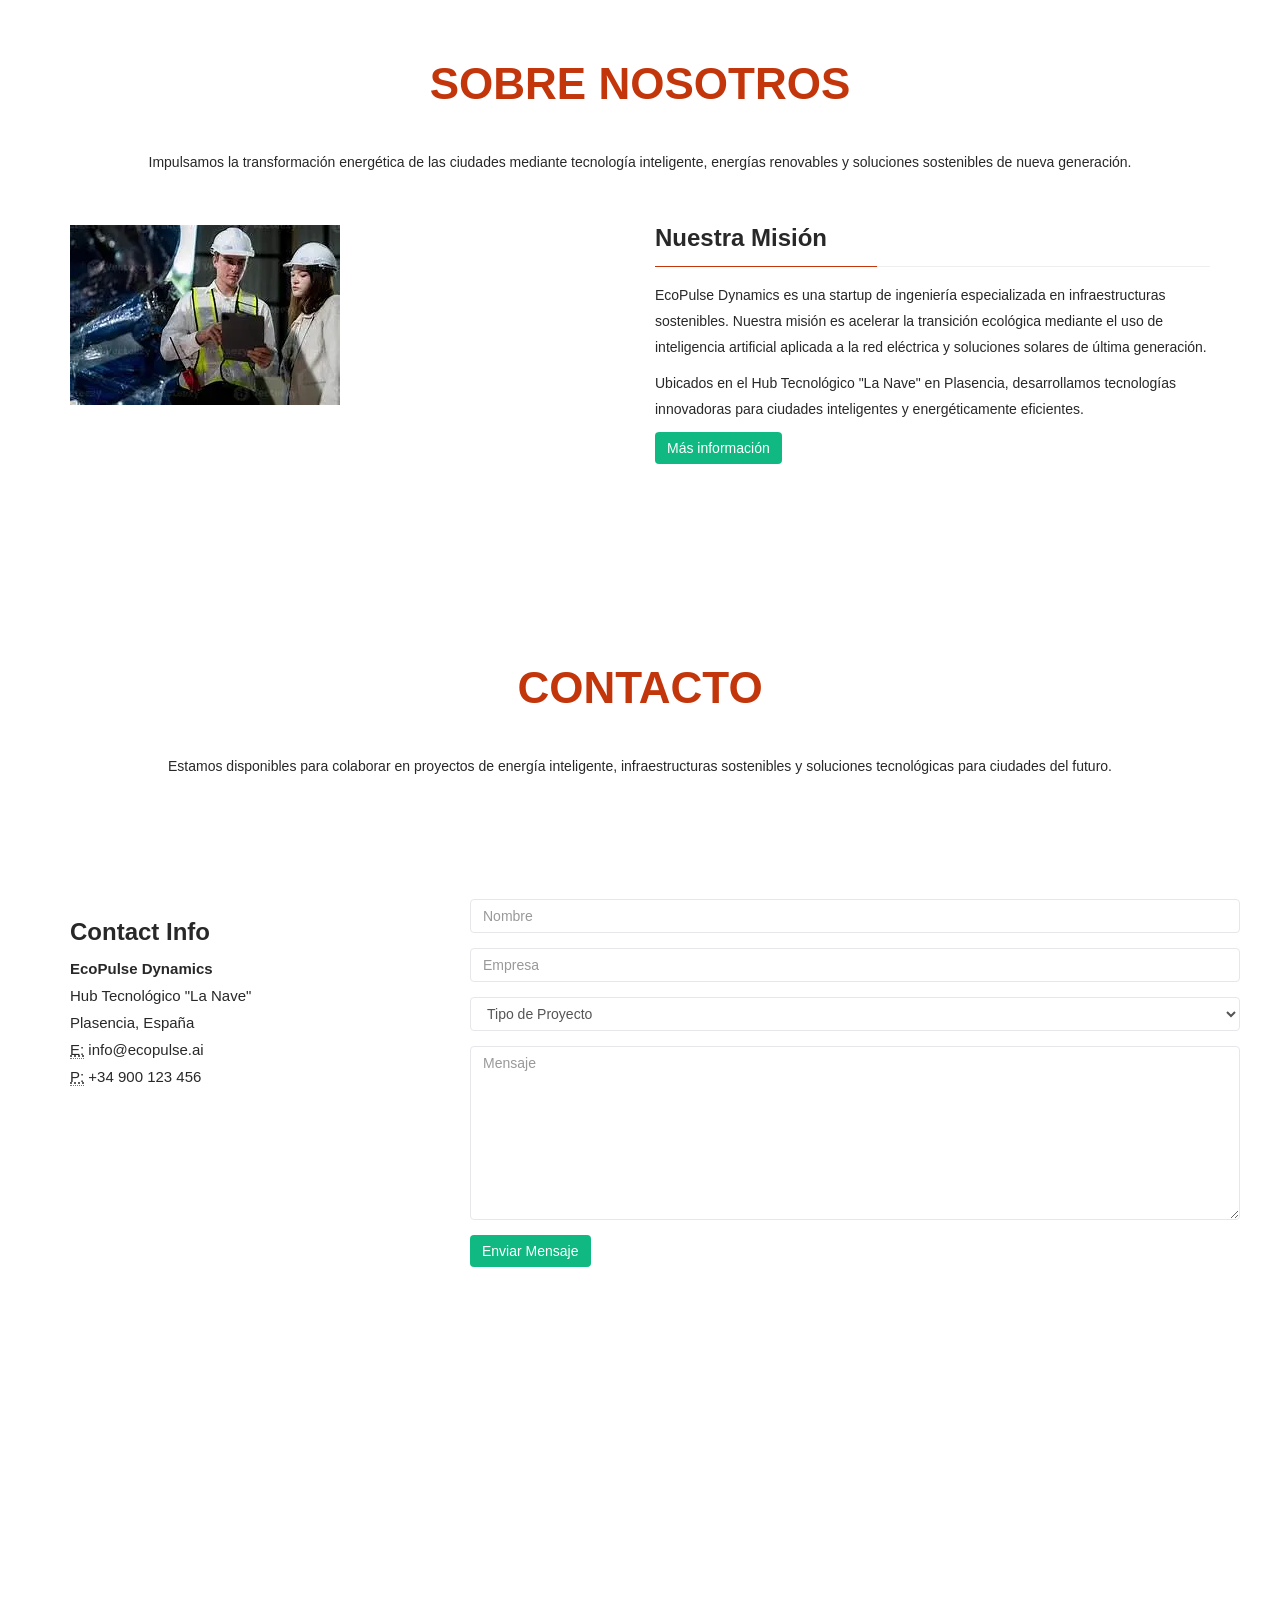
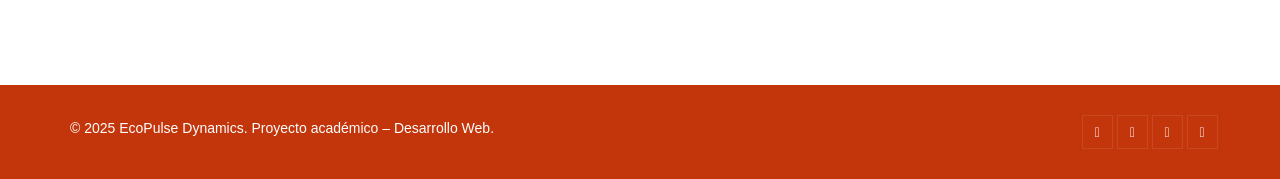
==== commit 1db85d7c: "final improvements" ====
--- a/index.html
+++ b/index.html
@@ -60,7 +60,7 @@
                                  
                                     <h2>Energía inteligente para ciudades que nunca duermen.</h2>
                                     <p>EcoPulse Dynamics acelera la transición ecológica mediante inteligencia artificial aplicada a redes eléctricas y soluciones solares avanzadas.</p>
-                                    <a class="btn btn-primary btn-lg" href="#">Read More</a>
+                                    <a class="btn btn-primary btn-lg" href="#services">Descubrir Servicios</a>
                                 
                             </div>
                         </div>
@@ -142,7 +142,7 @@
 
             <div class="row">
                 <div class="col-sm-6 wow fadeInLeft">
-                  <img class="img-responsive" src="assets/img/about.png" alt="">
+                <img class="img-responsive" src="assets/img/about.webp" alt="Ingenieros trabajando con tecnología energética">
                 </div>
 
                 <div class="col-sm-6 wow fadeInRight">
@@ -152,7 +152,7 @@
                     <p>Ubicados en el Hub Tecnológico "La Nave" en Plasencia, desarrollamos tecnologías innovadoras para ciudades inteligentes y energéticamente eficientes.</p>
 
 
-                    <a class="btn btn-primary" href="#">Learn More</a>
+                    <a class="btn btn-primary" href="#">Más información</a>
 
                 </div>
             </div>
--- a/assets/css/styles.css
+++ b/assets/css/styles.css
@@ -772,6 +772,17 @@
 padding: 6px 12px;
 border-radius: 0;
 }
+
+#contact .form-control{
+  border-radius: 4px;
+  box-shadow: none;
+  border: 1px solid #E5E7EB;
+}
+
+#contact .form-control:focus{
+  border-color: #10B981;
+  box-shadow: 0 0 0 2px rgba(16,185,129,0.15);
+}
  .business-stats:before {
 content: '';
 margin: 17px;
@@ -843,4 +854,48 @@
 #portfolio .portfolio-item .portfolio-item-inner .portfolio-info {
 padding: 7px 0 0;
 }
+}
+
+#services .service-box{
+background: #ffffff;
+box-shadow: 0 4px 6px -1px rgba(0,0,0,0.1);
+border-radius: 4px;
+padding: 20px;
+margin-bottom: 20px;
+min-height: 220px;
+}
+
+#services .pull-left i{
+color: #10B981;
+font-size: 28px;
+}
+
+#services .media-heading{
+margin-bottom: 12px;
+}
+
+#hero-banner h2{
+  max-width: 520px;
+  line-height: 1.2;
+}
+
+#hero-banner p{
+  max-width: 520px;
+  font-size: 16px;
+  line-height: 1.7;
+}
+
+.navbar-brand{
+  font-family: Montserrat, Arial, sans-serif;
+  font-weight: 700;
+  font-size: 24px;
+  color: #10B981 !important;
+}
+
+#services .service-box .fa{
+  color: #10B981 !important;
+  font-size: 28px !important;
+  display: inline-block;
+  width: 30px;
+  text-align: center;
 }
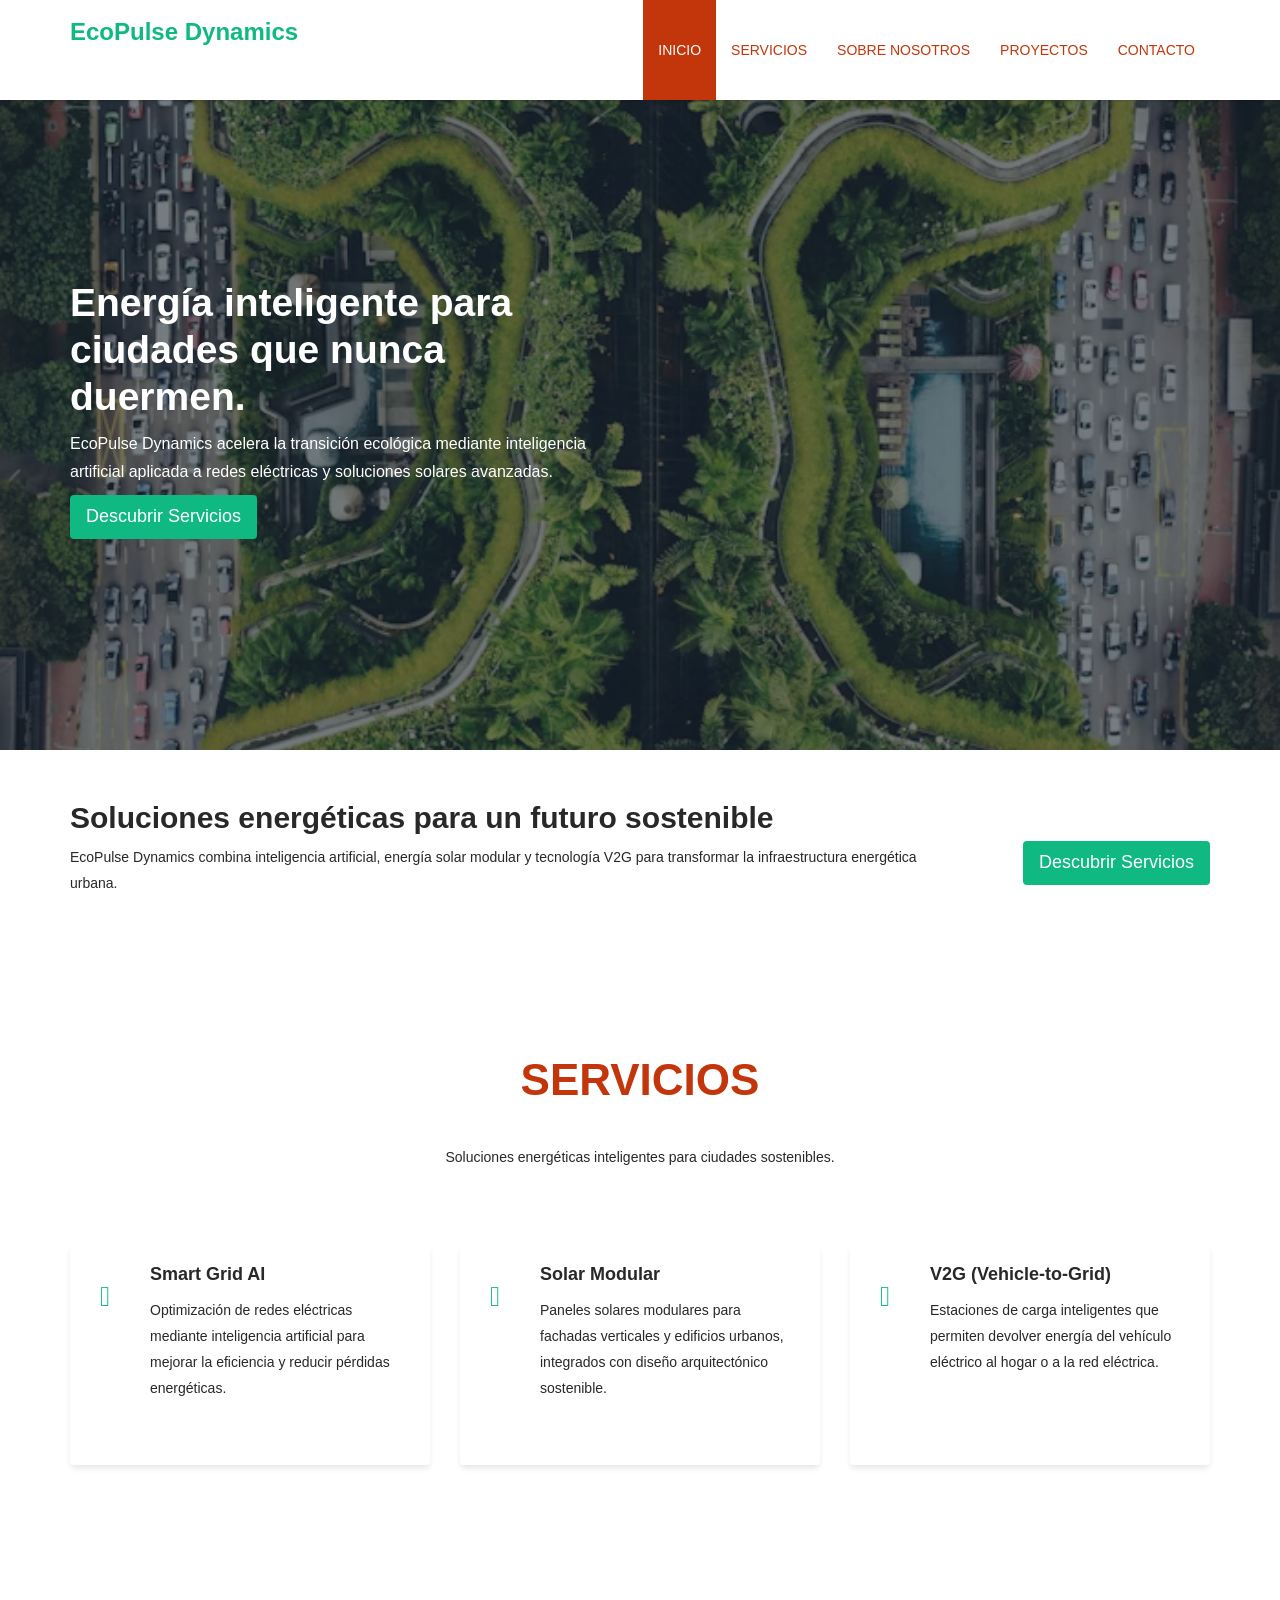
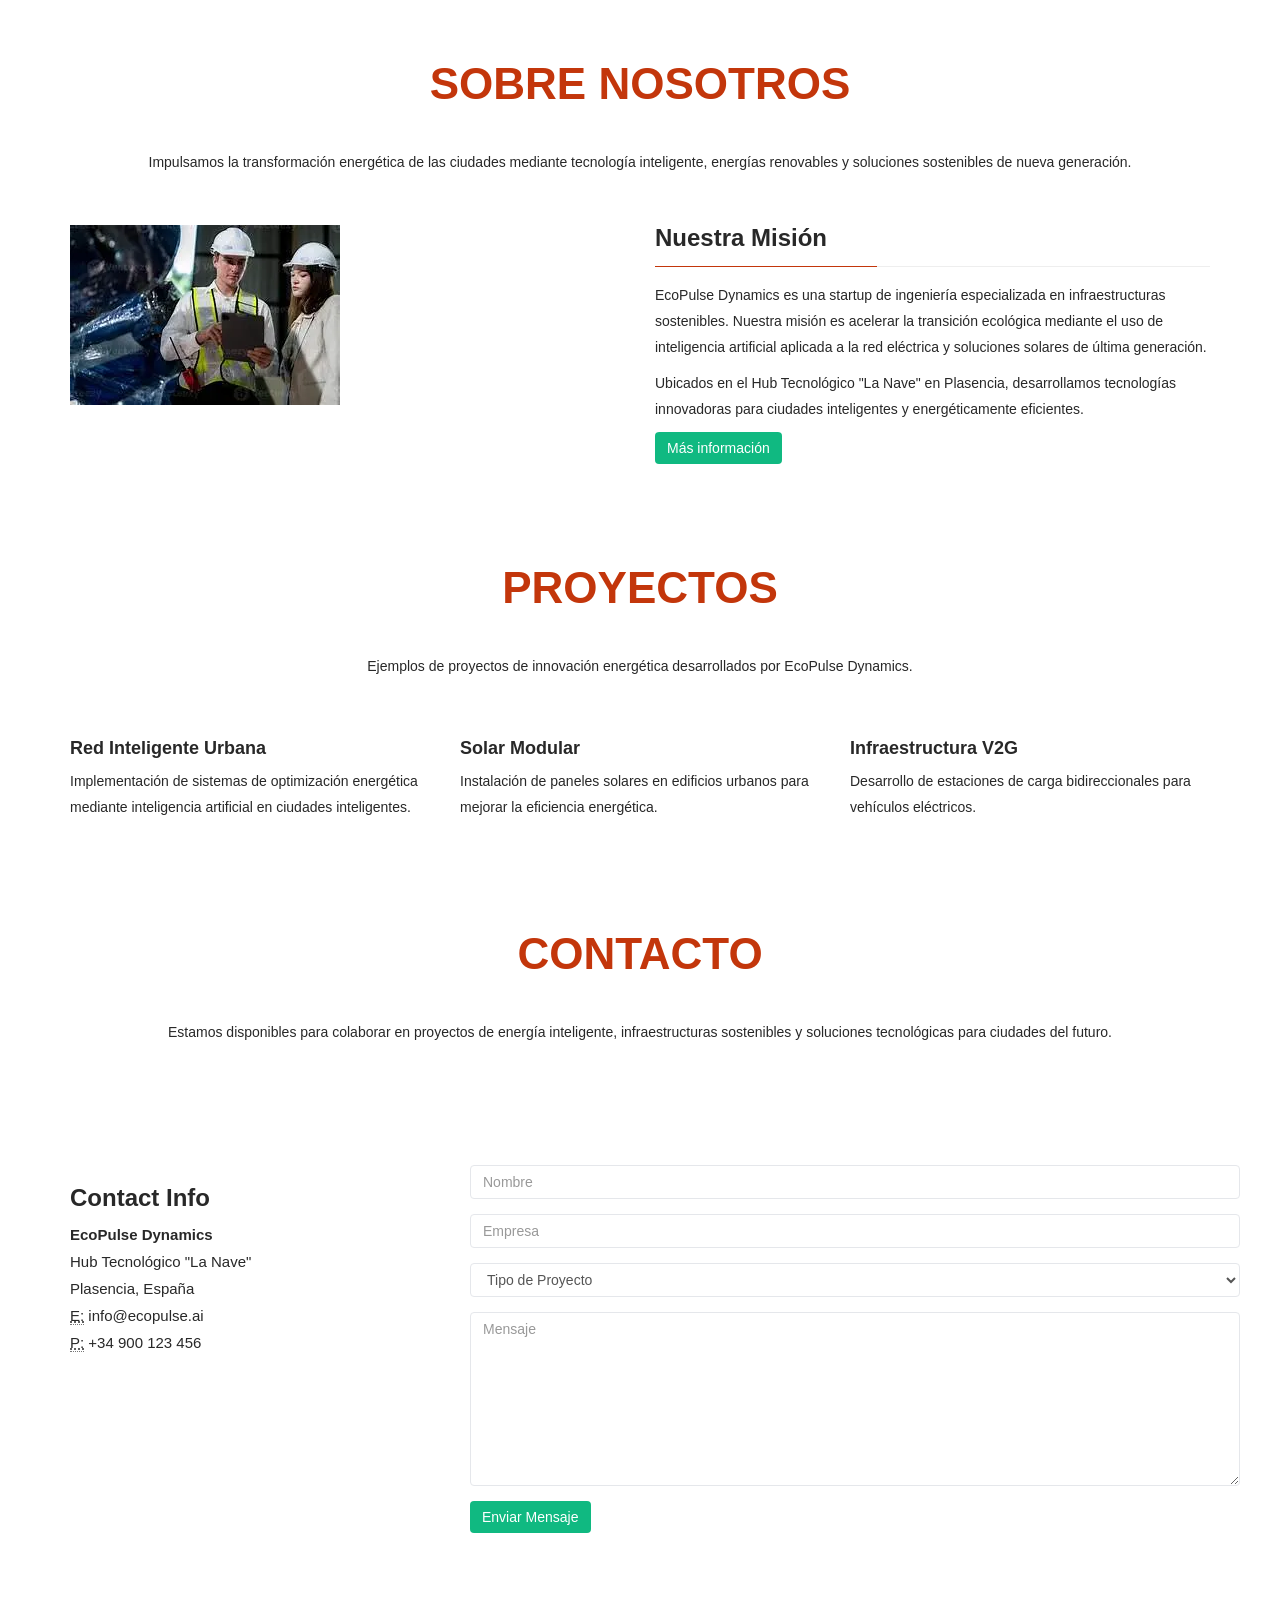
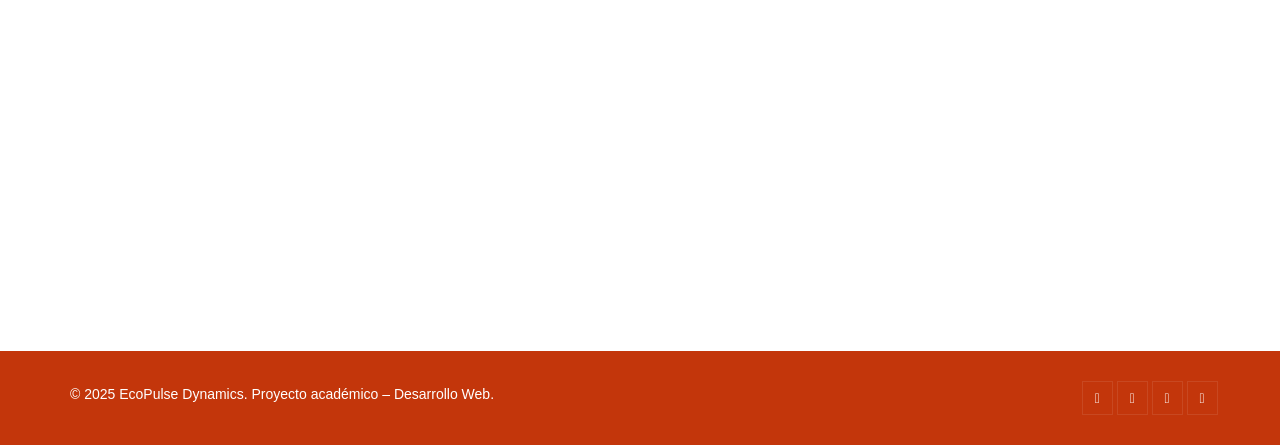
==== commit 4a9479af: "b" ====
--- a/index.html
+++ b/index.html
@@ -45,6 +45,7 @@
                         <li class="scroll active"><a href="#home">Inicio</a></li>
                         <li class="scroll"><a href="#services">Servicios</a></li>
                         <li class="scroll"><a href="#about">Sobre Nosotros</a></li>
+                        <li class="scroll"><a href="#projects">Proyectos</a></li>
                         <li class="scroll"><a href="#contact-us">Contacto</a></li>                        
                     </ul>
                 </div>
@@ -158,6 +159,37 @@
             </div>
         </div>
     </section><!--/#about-->
+
+    <section id="projects">
+    <div class="container">
+
+    <div class="section-header">
+    <h2 class="section-title text-center">Proyectos</h2>
+    <p class="text-center">
+    Ejemplos de proyectos de innovación energética desarrollados por EcoPulse Dynamics.
+    </p>
+    </div>
+
+    <div class="row">
+
+    <div class="col-md-4">
+    <h4>Red Inteligente Urbana</h4>
+    <p>Implementación de sistemas de optimización energética mediante inteligencia artificial en ciudades inteligentes.</p>
+    </div>
+
+    <div class="col-md-4">
+    <h4>Solar Modular</h4>
+    <p>Instalación de paneles solares en edificios urbanos para mejorar la eficiencia energética.</p>
+    </div>
+
+    <div class="col-md-4">
+    <h4>Infraestructura V2G</h4>
+    <p>Desarrollo de estaciones de carga bidireccionales para vehículos eléctricos.</p>
+    </div>
+
+    </div>
+    </div>
+    </section>
 
     <section id="contact-us">
         <div class="container">
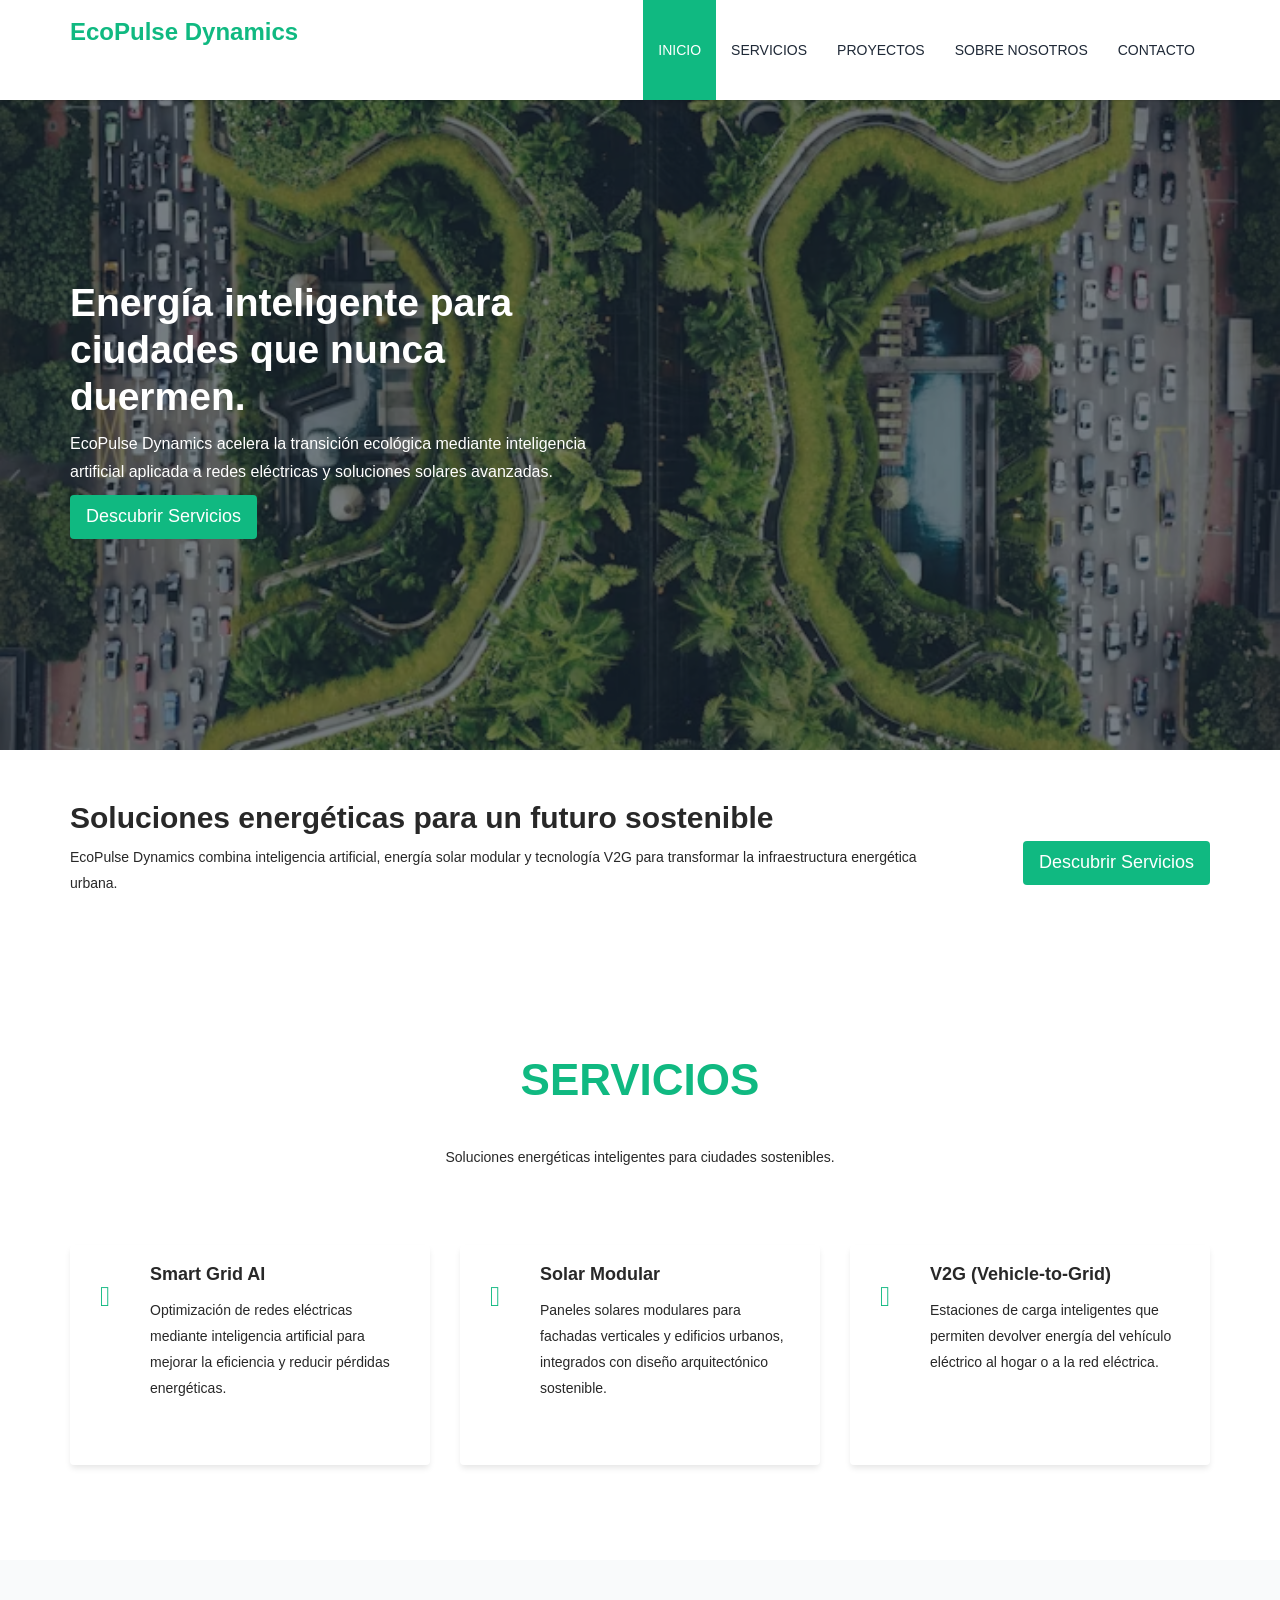
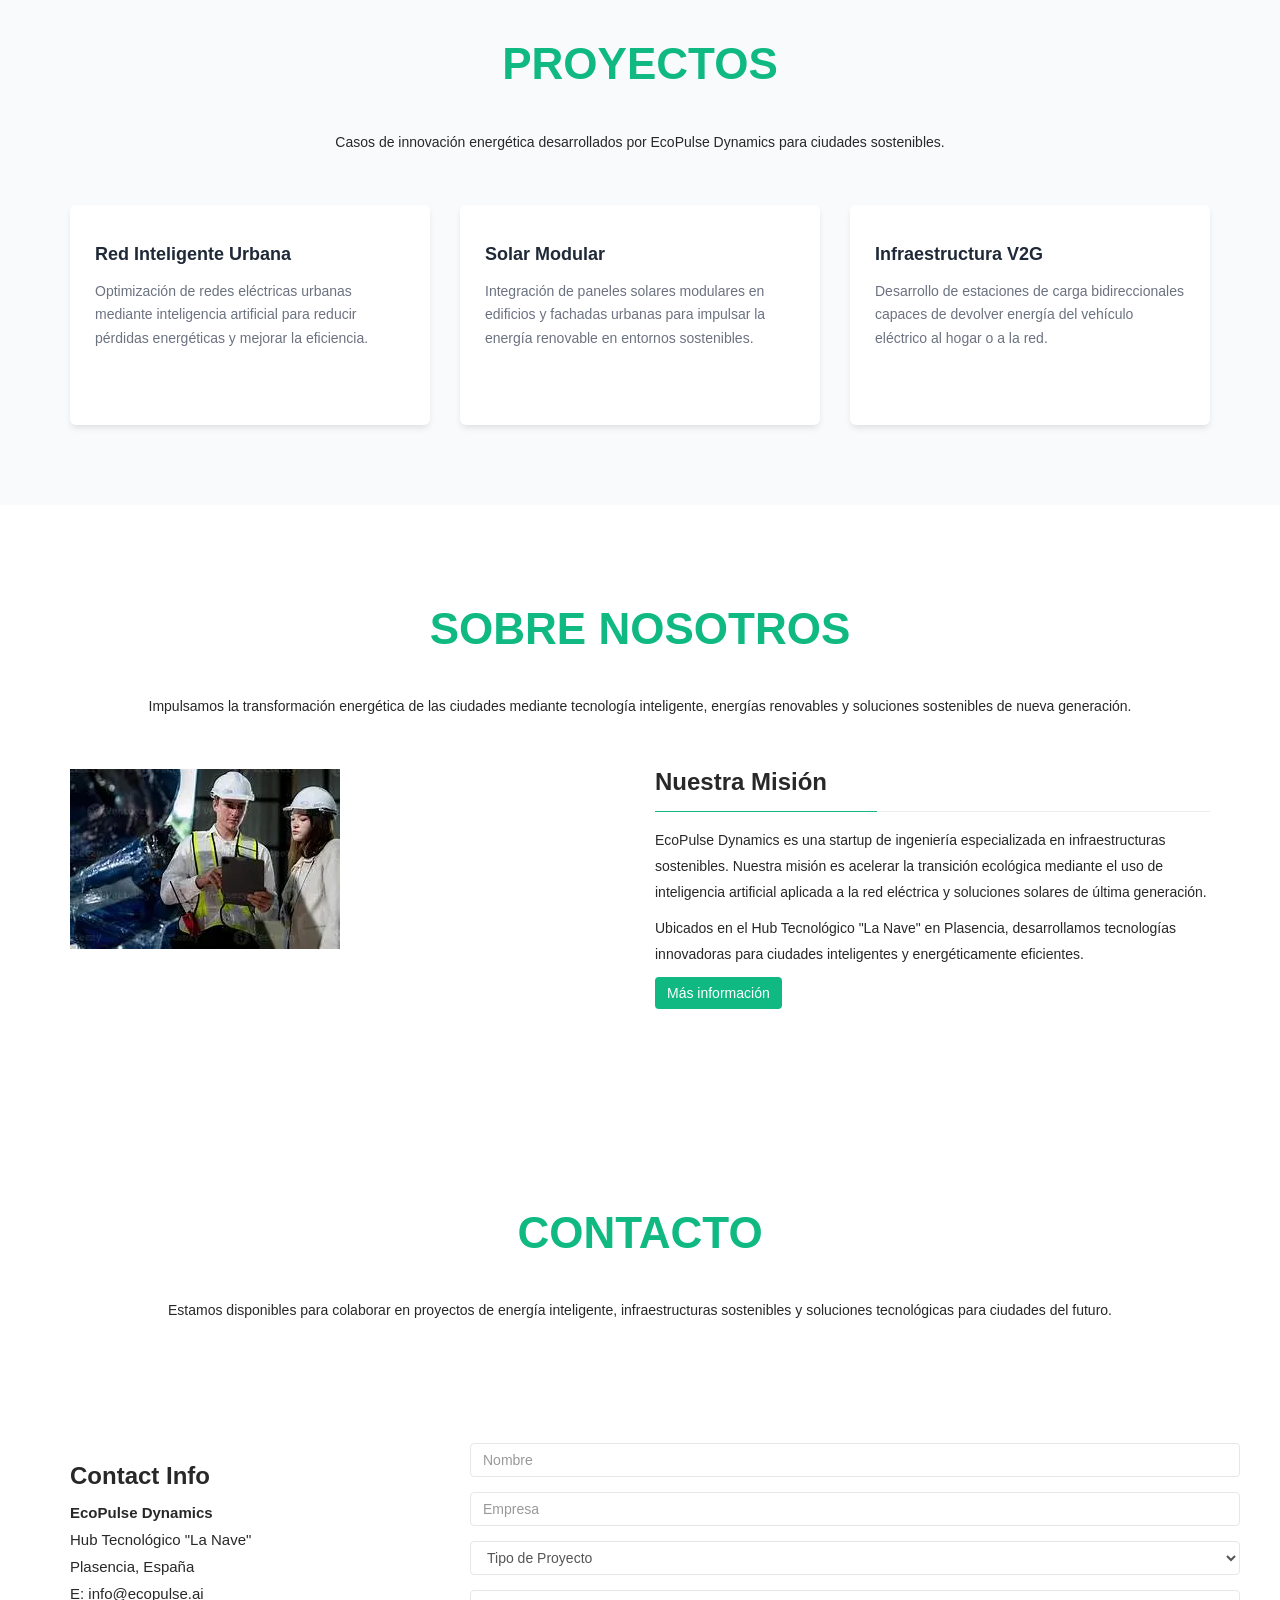
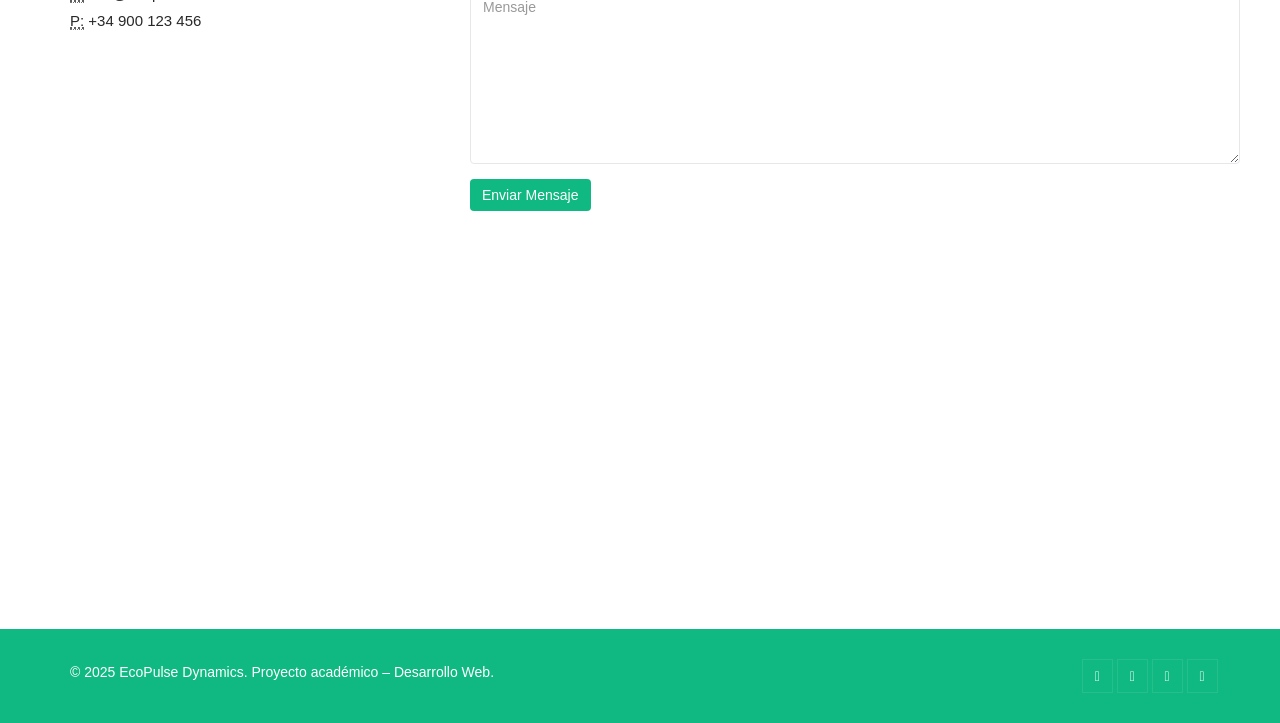
==== commit e7a0b9d0: "final navbar and style updates" ====
--- a/index.html
+++ b/index.html
@@ -44,8 +44,8 @@
                     <ul class="nav navbar-nav">
                         <li class="scroll active"><a href="#home">Inicio</a></li>
                         <li class="scroll"><a href="#services">Servicios</a></li>
+                        <li class="scroll"><a href="#projects">Proyectos</a></li>
                         <li class="scroll"><a href="#about">Sobre Nosotros</a></li>
-                        <li class="scroll"><a href="#projects">Proyectos</a></li>
                         <li class="scroll"><a href="#contact-us">Contacto</a></li>                        
                     </ul>
                 </div>
@@ -131,6 +131,44 @@
             </div><!--/.row-->    
         </div><!--/.container-->
     </section><!--/#services-->
+
+    <section id="projects">
+    <div class="container">
+
+        <div class="section-header">
+            <h2 class="section-title text-center wow fadeInDown">Proyectos</h2>
+            <p class="text-center wow fadeInDown">
+                Casos de innovación energética desarrollados por EcoPulse Dynamics para ciudades sostenibles.
+            </p>
+        </div>
+
+        <div class="row project-cards">
+
+            <div class="col-md-4 col-sm-6 wow fadeInUp" data-wow-duration="300ms" data-wow-delay="0ms">
+                <div class="project-card">
+                    <h4>Red Inteligente Urbana</h4>
+                    <p>Optimización de redes eléctricas urbanas mediante inteligencia artificial para reducir pérdidas energéticas y mejorar la eficiencia.</p>
+                </div>
+            </div>
+
+            <div class="col-md-4 col-sm-6 wow fadeInUp" data-wow-duration="300ms" data-wow-delay="100ms">
+                <div class="project-card">
+                    <h4>Solar Modular</h4>
+                    <p>Integración de paneles solares modulares en edificios y fachadas urbanas para impulsar la energía renovable en entornos sostenibles.</p>
+                </div>
+            </div>
+
+            <div class="col-md-4 col-sm-6 wow fadeInUp" data-wow-duration="300ms" data-wow-delay="200ms">
+                <div class="project-card">
+                    <h4>Infraestructura V2G</h4>
+                    <p>Desarrollo de estaciones de carga bidireccionales capaces de devolver energía del vehículo eléctrico al hogar o a la red.</p>
+                </div>
+            </div>
+
+        </div>
+    </div>
+    </section><!--/#projects-->
+    
     <section id="about">
         <div class="container">
 
@@ -159,37 +197,6 @@
             </div>
         </div>
     </section><!--/#about-->
-
-    <section id="projects">
-    <div class="container">
-
-    <div class="section-header">
-    <h2 class="section-title text-center">Proyectos</h2>
-    <p class="text-center">
-    Ejemplos de proyectos de innovación energética desarrollados por EcoPulse Dynamics.
-    </p>
-    </div>
-
-    <div class="row">
-
-    <div class="col-md-4">
-    <h4>Red Inteligente Urbana</h4>
-    <p>Implementación de sistemas de optimización energética mediante inteligencia artificial en ciudades inteligentes.</p>
-    </div>
-
-    <div class="col-md-4">
-    <h4>Solar Modular</h4>
-    <p>Instalación de paneles solares en edificios urbanos para mejorar la eficiencia energética.</p>
-    </div>
-
-    <div class="col-md-4">
-    <h4>Infraestructura V2G</h4>
-    <p>Desarrollo de estaciones de carga bidireccionales para vehículos eléctricos.</p>
-    </div>
-
-    </div>
-    </div>
-    </section>
 
     <section id="contact-us">
         <div class="container">
--- a/assets/css/styles.css
+++ b/assets/css/styles.css
@@ -89,7 +89,7 @@
 }
 .section-header .section-title {
   font-size: 44px;
-  color: #C3360B;
+  color: var(--ep-green-primary);
   text-transform: uppercase;
   position: relative;
   padding-bottom: 20px;
@@ -110,7 +110,7 @@
   border-radius: 0;
 }
 .btn.btn-primary {
-  background: #C3360B;
+  background: #10B981;
 }
 .btn.btn-primary:hover,
 .btn.btn-primary:focus {
@@ -129,7 +129,7 @@
   bottom: -1px;
   left: 0;
   width: 40%;
-  border-bottom: 1px solid #C3360B;
+  border-bottom: 1px solid #10B981;
 }
 ul.nostyle {
   list-style: none;
@@ -185,7 +185,7 @@
 background: #FFFFFF;
 }
 #main-nav.navbar-default .navbar-nav > li.active > a, #main-nav.navbar-default .navbar-nav > li.open > a, #main-nav.navbar-default .navbar-nav > li:hover > a {
-background: rgb(195, 54, 11);
+background:  #10B981;
 color: #FFFFFF;
 }
 .navbar.navbar-default {
@@ -211,12 +211,12 @@
     padding-bottom: 40px;
   }
   .navbar-default .navbar-nav>li>a {
-	color: #C3360B;
+	color: #1F2937;
 	}
   #main-nav.navbar-default .navbar-nav > li.active > a,
   #main-nav.navbar-default .navbar-nav > li.open > a,
   #main-nav.navbar-default .navbar-nav > li:hover > a {
-    background: rgb(195, 54, 11); 
+    background: #10B981; 
 	
     color: #FFF;
   }
@@ -332,7 +332,7 @@
 #features h2, #portfolio p{ color: #fff;}
 #features {
   padding: 100px 0;
-  background: #C3360B;
+  background: #10B981;
   color: #fff;
 }
 
@@ -362,7 +362,7 @@
   position: relative;
 }
 .features .media.service-box .pull-left > i{
-color:#CC5632;
+color:#10B981;
 }
 .media.service-box:hover .pull-left > i {  
 }
@@ -384,13 +384,13 @@
   display: block;
   padding: 7px 15px;
   margin:0px 2px;
-  color: #C3360B;
+  color: #10B981;
   position: relative;
-  border: 1px solid #C3360B;
+  border: 1px solid #10B981;
 }
 #portfolio .portfolio-filter > li a:hover,
 #portfolio .portfolio-filter > li a.active {
-  background: #C3360B;
+  background: #10B981;
   color: #fff; 
 } 
 #portfolio .portfolio-items {
@@ -549,9 +549,9 @@
   padding-bottom: 10px; 
 } 
 #our-team .team-member:hover .social-icons > li > a {
-  background: rgb(195, 54, 11);
+  background: #10B981;
   color: #FFFFFF;
-  border: 1px solid #C3360B;
+  border: 1px solid #10B981;
 }
  
 #our-team .social-icons {
@@ -570,10 +570,10 @@
   height: 32px;
   line-height: 32px;
   text-align: center;
-  color: #C3360B;
+  color: #10B981;
   background: transparent;
   border-radius: 3px;
-  border: 1px solid #C3360B;
+  border: 1px solid #10B981;
 }
 /*Testimonial Area*/
 
@@ -667,7 +667,7 @@
 }
 #business-stats {
   padding: 100px 0 70px;
-  background: #C3360B;
+  background: #10B981;
   background-size: cover;
   color: #fff;
 }
@@ -747,11 +747,53 @@
   border: 0;
 }
 #pricing ul.pricing.featured li.plan-header {
-  background: #C3360B;
+  background: #10B981;
 }
 #pricing ul.pricing.featured li.plan-header .plan-name {
   color: #fff;
 }
+
+#projects{
+  background: #F9FAFB;
+  padding: 80px 0;
+}
+
+#projects .section-title{
+  color: var(--ep-green-primary);
+}
+
+.project-cards{
+  margin-top: 30px;
+}
+
+.project-card{
+  background: #FFFFFF;
+  border-radius: 6px;
+  box-shadow: 0 4px 6px -1px rgba(0,0,0,0.1);
+  padding: 30px 25px;
+  min-height: 220px;
+  text-align: left;
+  transition: transform 0.3s ease, box-shadow 0.3s ease;
+}
+
+.project-card:hover{
+  transform: translateY(-5px);
+  box-shadow: 0 8px 18px -4px rgba(0,0,0,0.15);
+}
+
+.project-card h4{
+  color: var(--ep-dark-carbon);
+  margin-bottom: 15px;
+  font-family: Montserrat, Arial, sans-serif;
+  font-weight: 700;
+}
+
+.project-card p{
+  color: var(--ep-text-muted);
+  line-height: 1.7;
+  margin-bottom: 0;
+}
+
 #contact-us {
   padding: 100px 0 10px;
 }
@@ -800,7 +842,7 @@
   padding-top: 30px;
   padding-bottom: 30px;
   color: #fff;
-  background: #C3360B;
+  background: #10B981;
 }
 #footer a {
   color: #fff;
@@ -898,4 +940,11 @@
   display: inline-block;
   width: 30px;
   text-align: center;
+}
+html {
+  scroll-behavior: smooth;
+}
+
+section {
+  scroll-margin-top: 90px;
 }
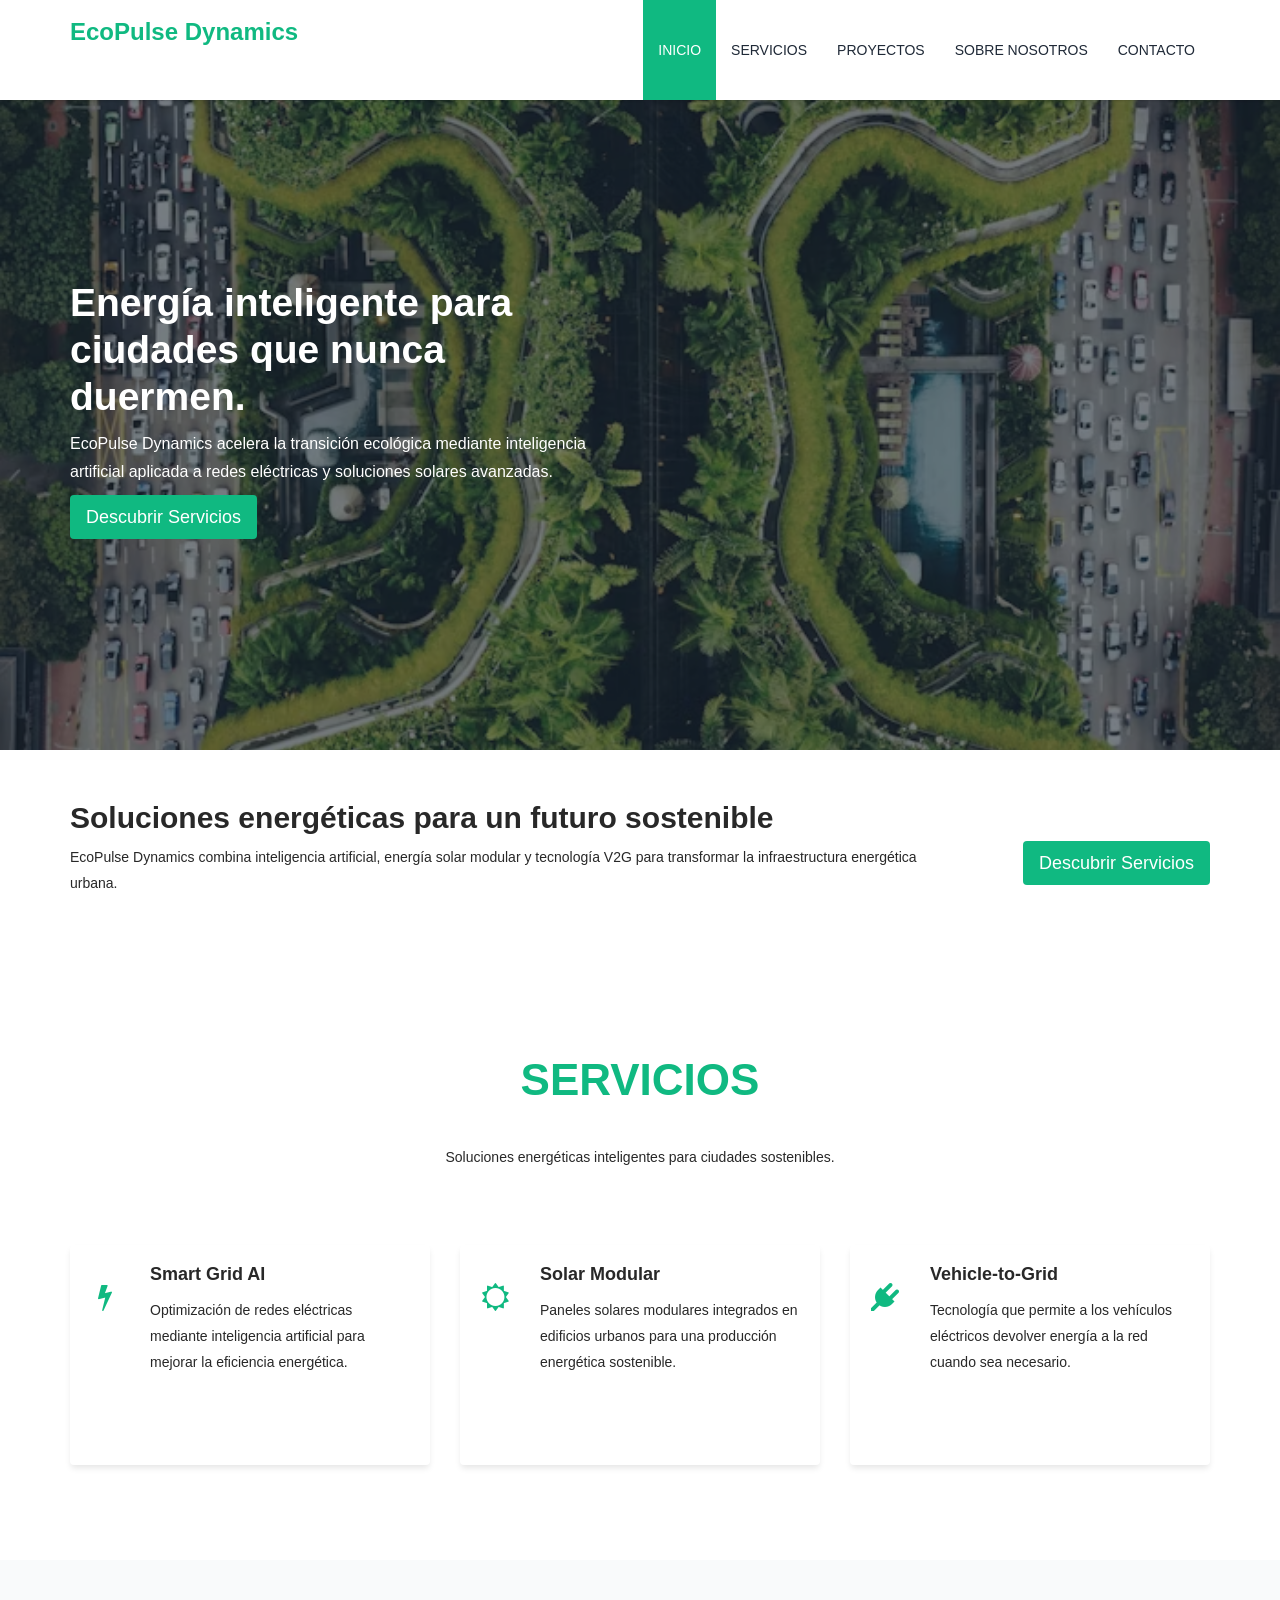
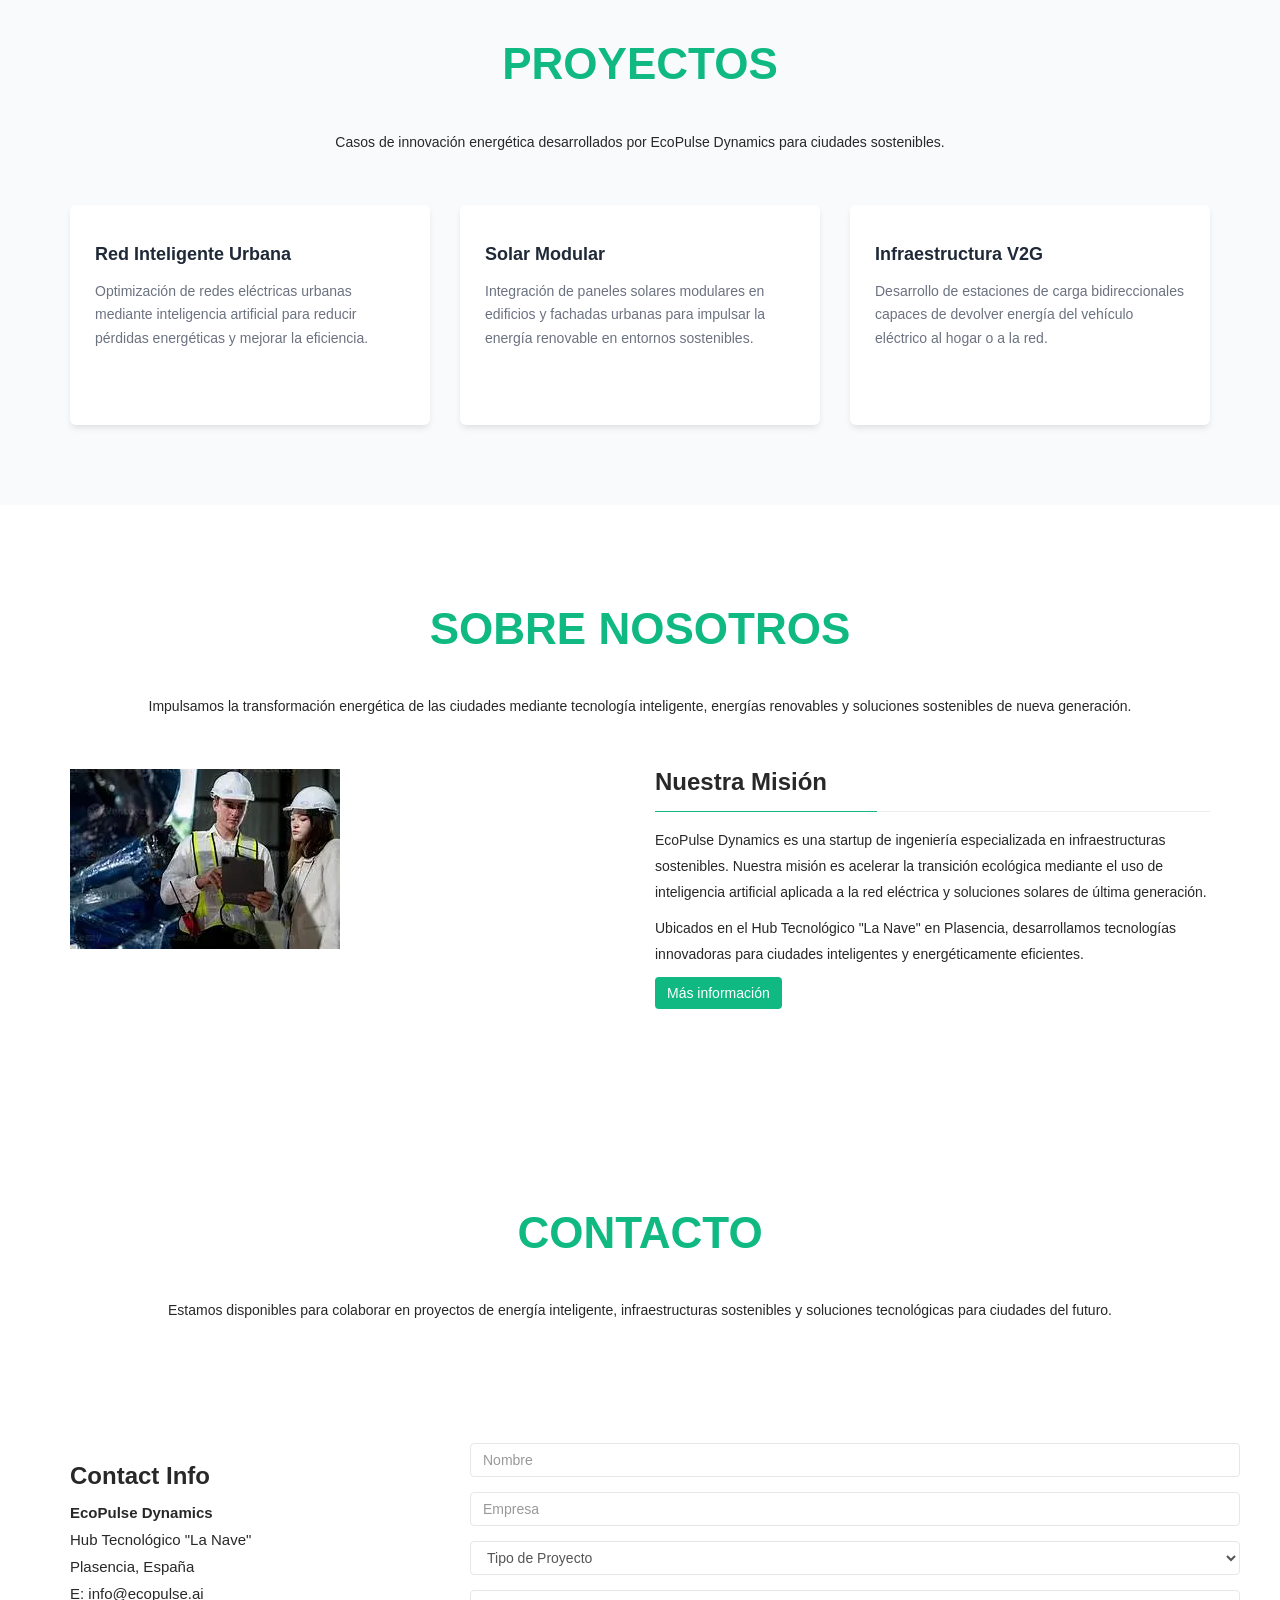
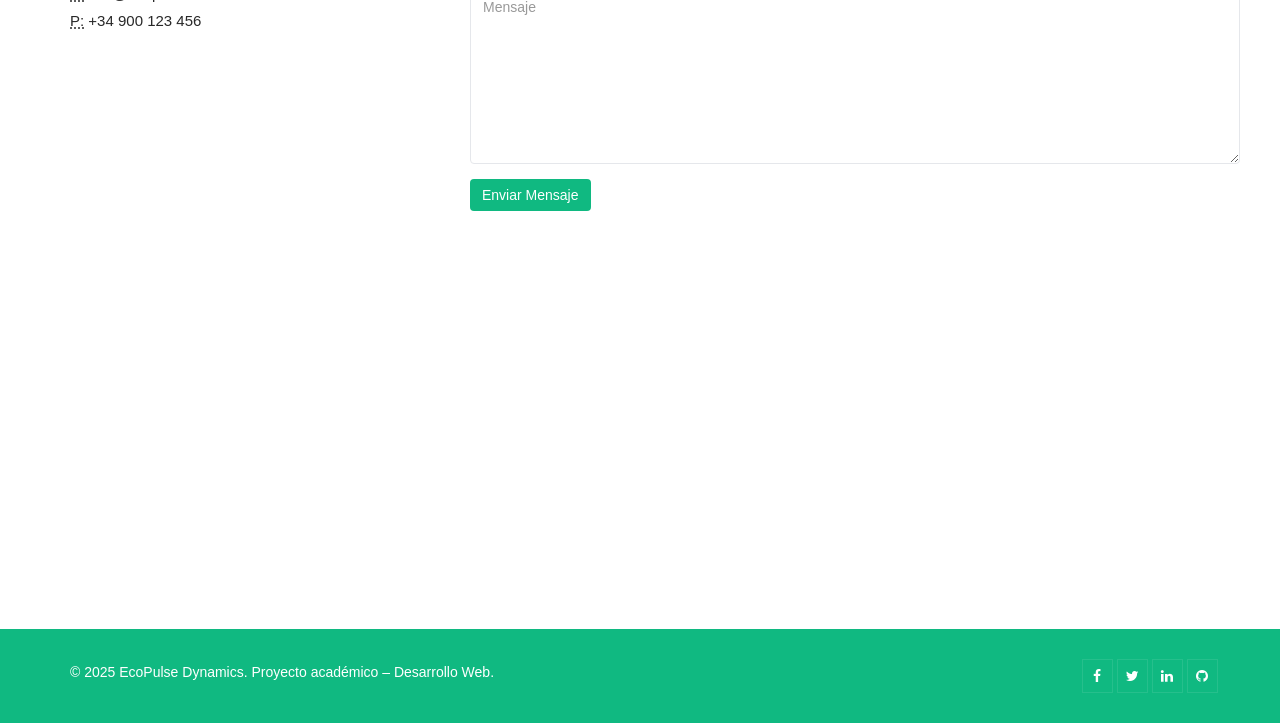
==== commit b431069a: "replace with final working version" ====
--- a/index.html
+++ b/index.html
@@ -11,11 +11,10 @@
     <link rel="preconnect" href="https://fonts.googleapis.com">
     <link rel="preconnect" href="https://fonts.gstatic.com" crossorigin>
     <link href="https://fonts.googleapis.com/css2?family=Montserrat:wght@700&family=Inter:wght@400&display=swap" rel="stylesheet">
-    <link href="assets/css/bootstrap.min.css" rel="stylesheet">
-    <link href="assets/css/font-awesome.min.css" rel="stylesheet">
-    <link href="assets/css/animate.min.css" rel="stylesheet">
-    <link href="assets/css/prettyPhoto.css" rel="stylesheet">
-    <link href="assets/css/styles.css" rel="stylesheet"> 
+    <link rel="stylesheet" href="https://maxcdn.bootstrapcdn.com/bootstrap/3.4.1/css/bootstrap.min.css">
+    <link rel="stylesheet" href="https://cdnjs.cloudflare.com/ajax/libs/font-awesome/4.7.0/css/font-awesome.min.css">
+
+    <link rel="stylesheet" href="assets/css/styles.css"> 
     <!--[if lt IE 9]>
     <script src="js/html5shiv.js"></script>
     <script src="js/respond.min.js"></script>
@@ -290,16 +289,11 @@
             </div>
         </div>
     </footer><!--/#footer-->
-
-    <script src="assets/js/jquery.js"></script>
-    <script src="assets/js/bootstrap.min.js"></script>
+    
+    <script src="https://ajax.googleapis.com/ajax/libs/jquery/3.7.1/jquery.min.js"></script>
+    <script src="https://maxcdn.bootstrapcdn.com/bootstrap/3.4.1/js/bootstrap.min.js"></script>
+
     <script src="assets/js/main.js"></script>
-    <script src="assets/js/mousescroll.js"></script>
-    <script src="assets/js/smoothscroll.js"></script>
-    <script src="assets/js/jquery.prettyPhoto.js"></script>
-    <script src="assets/js/jquery.isotope.min.js"></script>
-    <script src="assets/js/jquery.inview.min.js"></script>
-    <script src="assets/js/wow.min.js"></script>
-    <!-- <script src="assets/js/custom-scripts.js"></script> -->
+
 </body>
 </html>
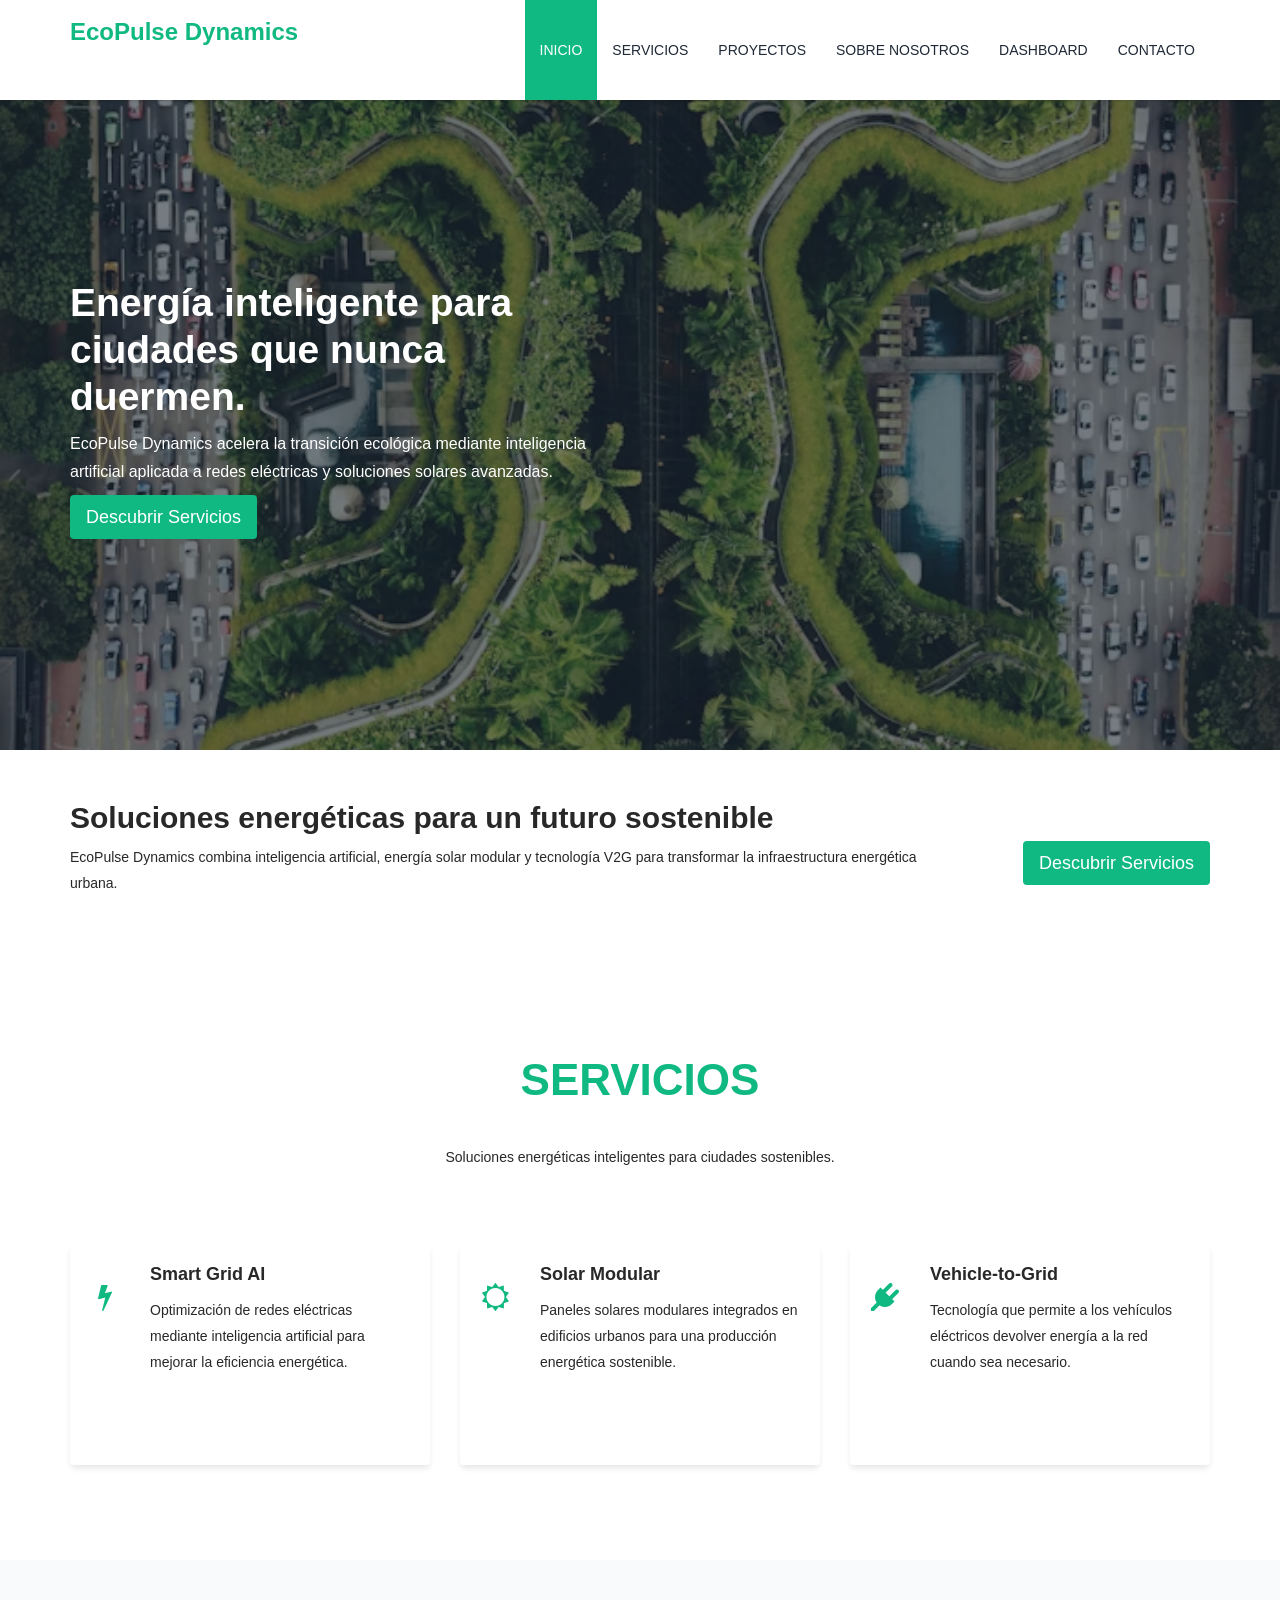
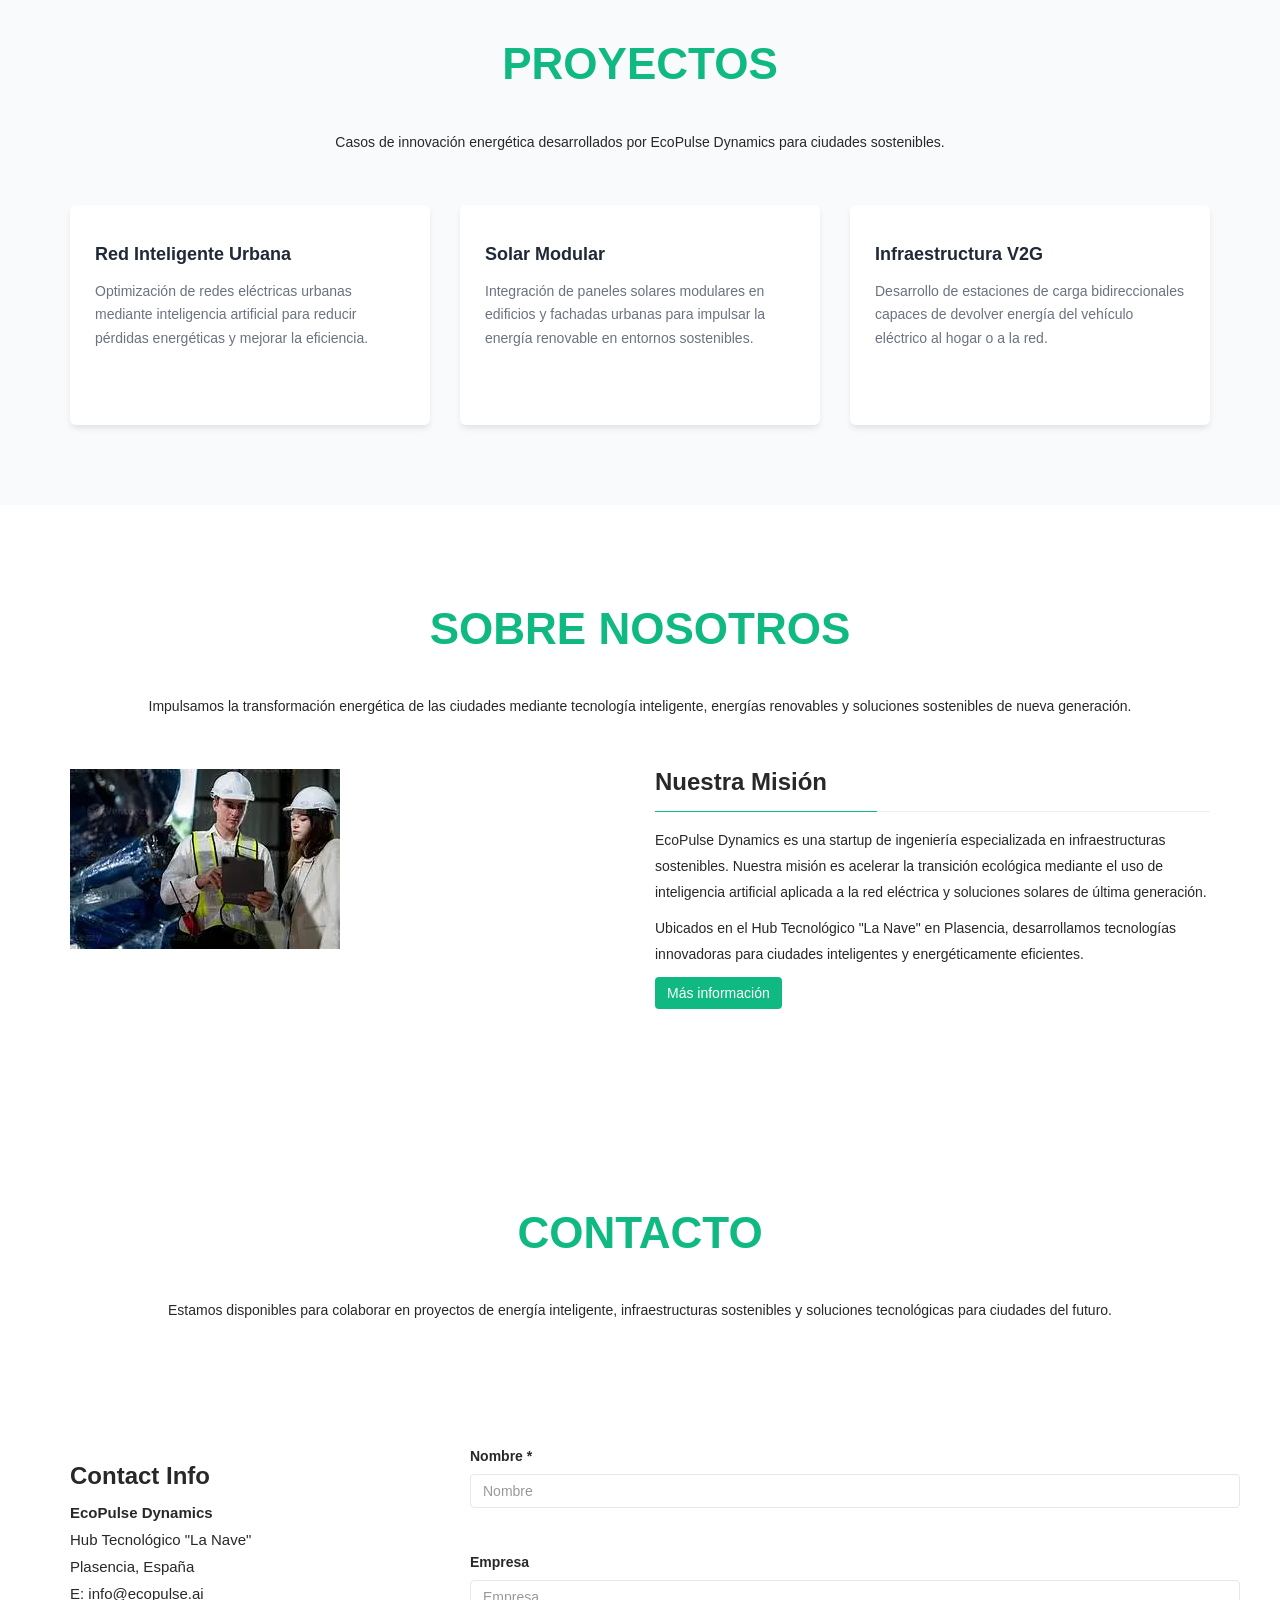
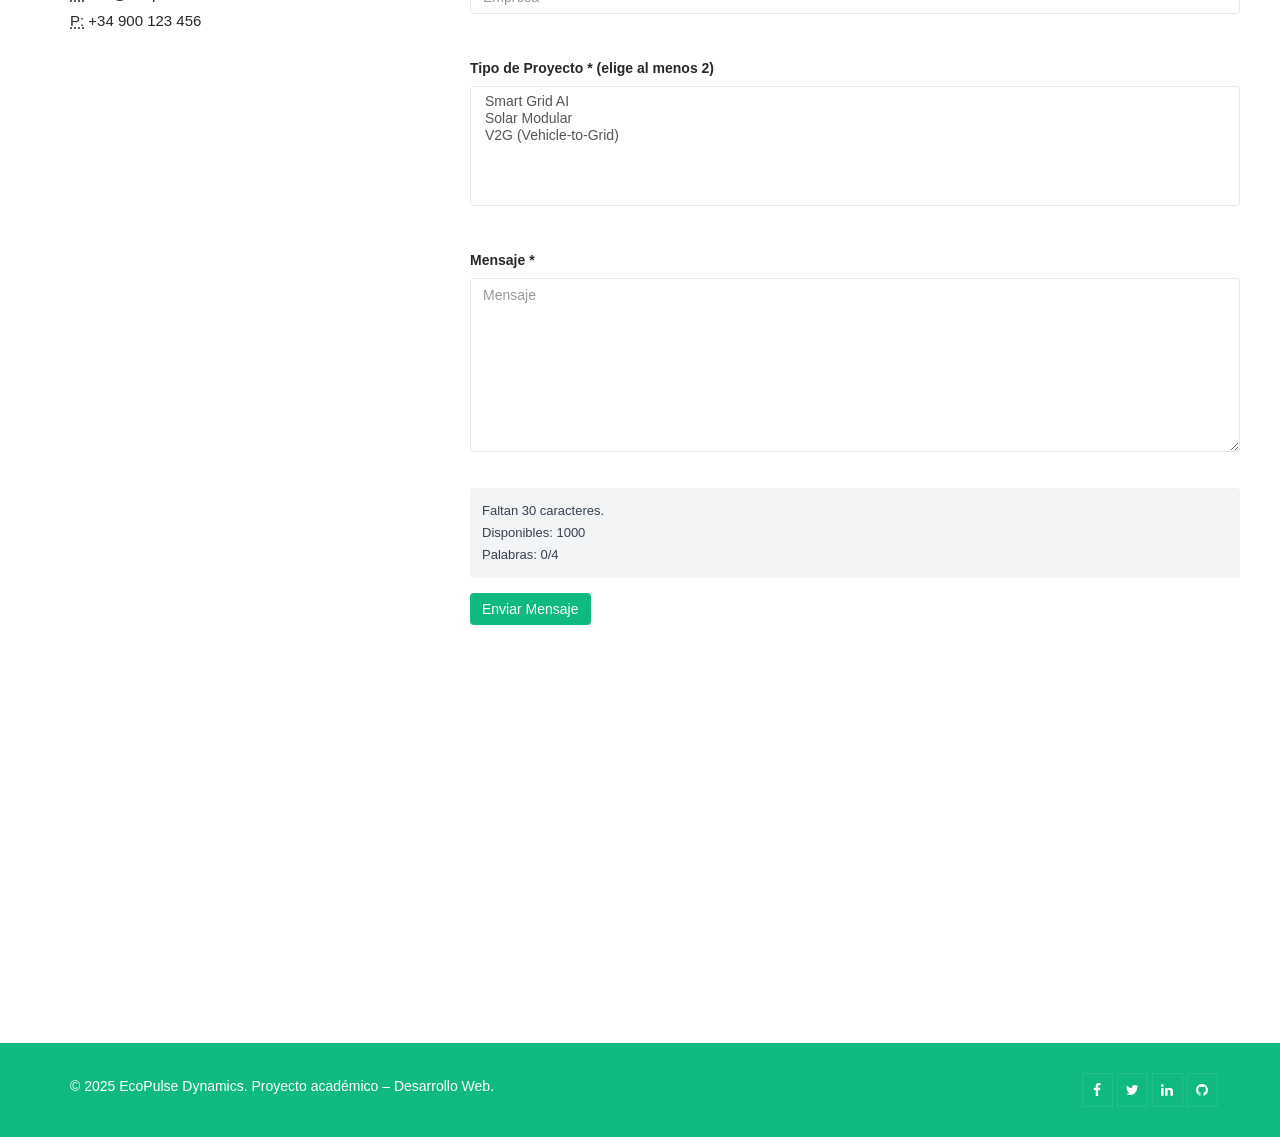
==== commit cbba1165: "opcional" ====
--- a/index.html
+++ b/index.html
@@ -19,7 +19,7 @@
     <script src="js/html5shiv.js"></script>
     <script src="js/respond.min.js"></script>
     <![endif]-->       
-    <link rel="shortcut icon" href="assets/img/ico/favicon.ico"> 
+    <link rel=" icon" type="image/x-icon" href="assets/img/ico/favicon.ico"> 
 </head> 
 
 <body id="home">
@@ -45,6 +45,7 @@
                         <li class="scroll"><a href="#services">Servicios</a></li>
                         <li class="scroll"><a href="#projects">Proyectos</a></li>
                         <li class="scroll"><a href="#about">Sobre Nosotros</a></li>
+                        <li><a href="dashboard.html">Dashboard</a></li>
                         <li class="scroll"><a href="#contact-us">Contacto</a></li>                        
                     </ul>
                 </div>
@@ -229,31 +230,45 @@
                     <div class="col-sm-8 col-md-8">
                         <div class="contact-form">
                        
-                            <form id="main-contact-form" name="contact-form" method="post" action="#">
-
-                            <div class="form-group">
-                            <input type="text" name="nombre" class="form-control" placeholder="Nombre" required>
-                            </div>
-
-                            <div class="form-group">
-                            <input type="text" name="empresa" class="form-control" placeholder="Empresa" required>
-                            </div>
-
-                            <div class="form-group">
-                            <select class="form-control" required>
-                            <option value="">Tipo de Proyecto</option>
-                            <option>Smart Grid AI</option>
-                            <option>Solar Modular</option>
-                            <option>V2G (Vehicle-to-Grid)</option>
-                            </select>
-                            </div>
-
-                            <div class="form-group">
-                            <textarea name="mensaje" class="form-control" rows="8" placeholder="Mensaje" required></textarea>
-                            </div>
-
-                            <button type="submit" class="btn btn-primary">Enviar Mensaje</button>
-
+                            <form id="main-contact-form" name="contact-form" method="post" action="#" novalidate>
+
+                                <div class="form-group">
+                                    <label for="nombre">Nombre *</label>
+                                    <input type="text" id="nombre" name="nombre" class="form-control" placeholder="Nombre">
+                                    <small id="nombre-feedback" class="field-feedback"></small>
+                                </div>
+
+                                <div class="form-group">
+                                    <label for="empresa">Empresa</label>
+                                    <input type="text" id="empresa" name="empresa" class="form-control" placeholder="Empresa">
+                                    <small id="empresa-feedback" class="field-feedback"></small>
+                                </div>
+
+                                <div class="form-group">
+                                    <label for="tipoProyecto">Tipo de Proyecto * (elige al menos 2)</label>
+                                    <select id="tipoProyecto" name="tipoProyecto" class="form-control" multiple size="3">
+                                        <option value="Smart Grid AI">Smart Grid AI</option>
+                                        <option value="Solar Modular">Solar Modular</option>
+                                        <option value="V2G (Vehicle-to-Grid)">V2G (Vehicle-to-Grid)</option>
+                                    </select>
+                                    <small id="tipoProyecto-feedback" class="field-feedback"></small>
+                                </div>
+
+                                <div class="form-group">
+                                    <label for="mensaje">Mensaje *</label>
+                                    <textarea id="mensaje" name="mensaje" class="form-control" rows="8" placeholder="Mensaje"></textarea>
+                                    <small id="mensaje-feedback" class="field-feedback"></small>
+
+                                <div id="message-counter" class="message-counter">
+                                    <span id="min-counter">Faltan 30 caracteres para el mínimo.</span><br>
+                                    <span id="max-counter">Disponibles: 1000 caracteres.</span><br>
+                                    <span id="word-counter">Palabras: 0 / mínimo 4.</span>
+                                </div>
+                            </div>
+
+                            <div id="form-status" class="form-status" aria-live="polite"></div>
+
+                                <button type="submit" class="btn btn-primary">Enviar Mensaje</button>
                             </form>
                         </div>
                     </div>
--- a/assets/css/styles.css
+++ b/assets/css/styles.css
@@ -947,4 +947,69 @@
 
 section {
   scroll-margin-top: 90px;
+}
+
+
+.field-feedback{
+  display:block;
+  margin-top:6px;
+  min-height:20px;
+  font-size:13px;
+}
+
+.field-feedback.error{
+  color:#dc2626;
+}
+
+.field-feedback.success{
+  color:#10B981;
+}
+
+.form-group.has-error .form-control{
+  border:1px solid #dc2626 !important;
+  box-shadow:0 0 0 2px rgba(220,38,38,0.12);
+}
+
+.form-group.has-success .form-control{
+  border:1px solid #10B981 !important;
+  box-shadow:0 0 0 2px rgba(16,185,129,0.12);
+}
+
+.message-counter{
+  margin-top:10px;
+  padding:12px;
+  background:#f3f4f6;
+  border-radius:4px;
+  font-size:13px;
+  color:#374151;
+  line-height:1.7;
+}
+
+.form-status{
+  display:none;
+  margin-top:15px;
+  padding:10px 14px;
+  border-radius:4px;
+}
+
+.form-status.error{
+  display:block;
+  background:#fef2f2;
+  border:1px solid #fecaca;
+  color:#b91c1c;
+}
+
+.form-status.success{
+  display:block;
+  background:#ecfdf5;
+  border:1px solid #a7f3d0;
+  color:#047857;
+}
+
+select[multiple]{
+  min-height:120px;
+}
+
+canvas {
+  max-width: 100%;
 }
